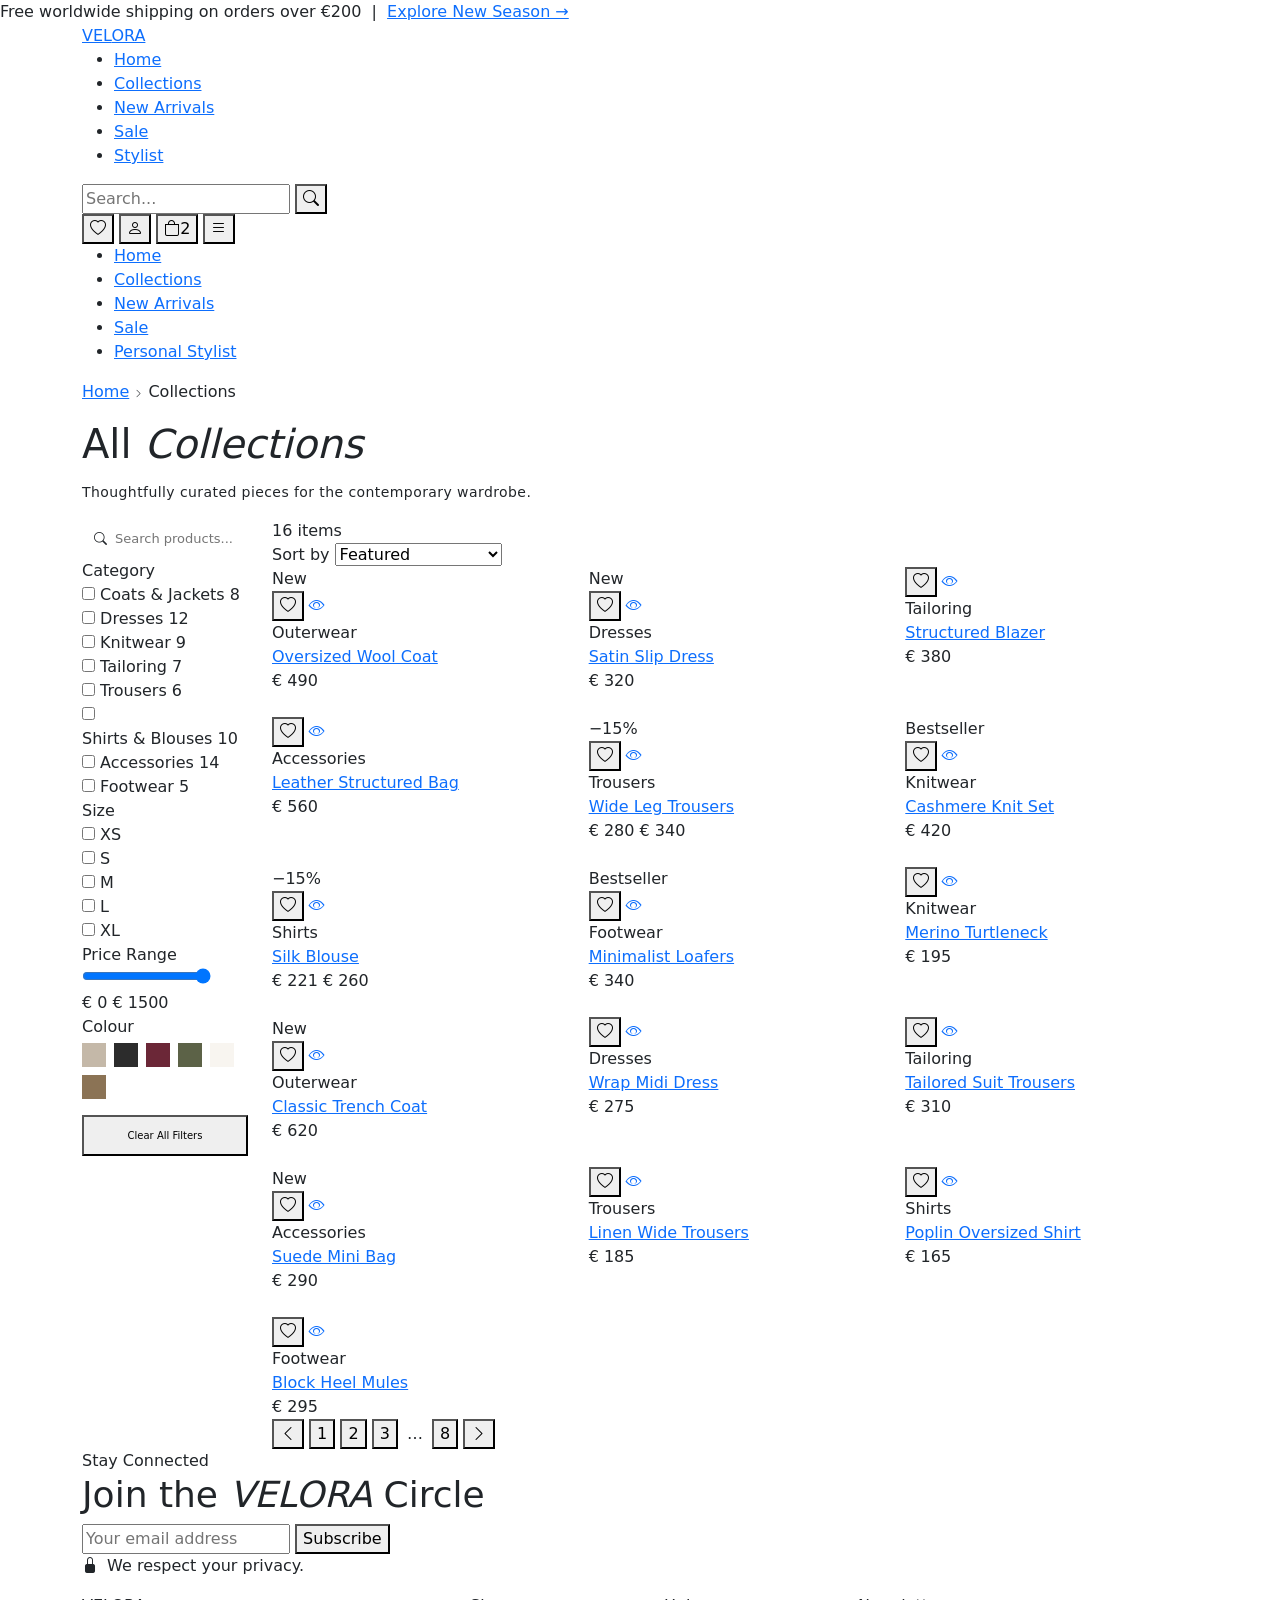
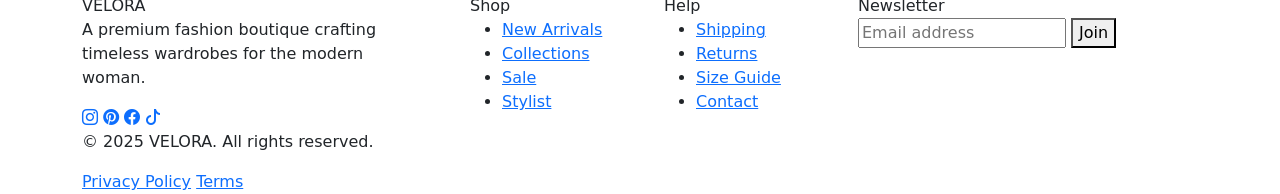
==== catalog.html @ 7f4c6c38 "Rename catalog to catalog.html" ====
<!DOCTYPE html>
<html lang="ru">
<head>
  <meta charset="UTF-8" />
  <meta name="viewport" content="width=device-width, initial-scale=1.0" />
  <title>Collections — VELORA</title>
  <link rel="icon" type="image/svg+xml" href="favicon.svg" />
  <link href="https://cdn.jsdelivr.net/npm/bootstrap@5.3.0/dist/css/bootstrap.min.css" rel="stylesheet" />
  <link href="https://cdn.jsdelivr.net/npm/bootstrap-icons@1.11.0/font/bootstrap-icons.css" rel="stylesheet" />
  <link rel="stylesheet" href="style.css" />
</head>
<body>

<!-- TOP BAR -->
<div class="navbar-top-bar">
  Free worldwide shipping on orders over €200 &nbsp;|&nbsp; <a href="#">Explore New Season →</a>
</div>

<!-- NAVBAR -->
<nav class="velora-navbar">
  <div class="container">
    <div class="navbar-main">
      <a href="index.html" class="velora-logo">VEL<span>O</span>RA</a>
      <ul class="navbar-nav-links">
        <li><a href="index.html">Home</a></li>
        <li><a href="catalog.html" class="active">Collections</a></li>
        <li><a href="catalog.html">New Arrivals</a></li>
        <li><a href="catalog.html">Sale</a></li>
        <li><a href="stylist.html">Stylist</a></li>
      </ul>
      <div class="navbar-actions">
        <form class="navbar-search-form">
          <input type="text" placeholder="Search..." />
          <button type="submit"><i class="bi bi-search"></i></button>
        </form>
        <button class="navbar-icon-btn"><i class="bi bi-heart"></i></button>
        <button class="navbar-icon-btn"><i class="bi bi-person"></i></button>
        <button class="navbar-icon-btn" style="position:relative;"><i class="bi bi-bag"></i><span class="cart-badge">2</span></button>
        <button class="navbar-mobile-toggle" id="mobileMenuToggle"><i class="bi bi-list"></i></button>
      </div>
    </div>
    <div class="mobile-menu" id="mobileMenu">
      <ul>
        <li><a href="index.html">Home</a></li>
        <li><a href="catalog.html">Collections</a></li>
        <li><a href="catalog.html">New Arrivals</a></li>
        <li><a href="catalog.html">Sale</a></li>
        <li><a href="stylist.html">Personal Stylist</a></li>
      </ul>
    </div>
  </div>
</nav>

<!-- PAGE HERO -->
<div class="page-hero">
  <div class="container">
    <div class="velora-breadcrumb justify-content-center mb-3">
      <a href="index.html">Home</a>
      <span class="sep"><i class="bi bi-chevron-right" style="font-size:9px;"></i></span>
      <span class="current">Collections</span>
    </div>
    <h1 class="page-hero-title">All <em>Collections</em></h1>
    <p style="font-size:14px;color:var(--warm-gray);margin-top:14px;letter-spacing:0.03em;">
      Thoughtfully curated pieces for the contemporary wardrobe.
    </p>
  </div>
</div>

<!-- MAIN CONTENT -->
<section class="section-pad-sm">
  <div class="container">
    <div class="row g-4">

      <!-- SIDEBAR FILTERS -->
      <div class="col-lg-3 col-xl-2 d-none d-lg-block">
        <div class="filter-sidebar">

          <!-- Search within catalog -->
          <div class="filter-group">
            <div class="catalog-search-wrap" style="border:1px solid var(--beige);border-radius:4px;background:#fff;padding:0 12px;display:flex;align-items:center;gap:8px;">
              <i class="bi bi-search" style="color:var(--sand);font-size:13px;"></i>
              <input type="text" id="catalogSearchInput" placeholder="Search products..." style="border:none;outline:none;padding:10px 0;font-family:var(--font-body);font-size:13px;color:var(--charcoal);background:transparent;width:100%;" />
            </div>
          </div>

          <div class="filter-group">
            <div class="filter-group-title">Category</div>
            <div class="filter-option">
              <input type="checkbox" id="cat-coats" class="filter-checkbox filter-cat" value="outerwear" />
              <label for="cat-coats">Coats & Jackets <span class="filter-option-count">8</span></label>
            </div>
            <div class="filter-option">
              <input type="checkbox" id="cat-dresses" class="filter-checkbox filter-cat" value="dresses" />
              <label for="cat-dresses">Dresses <span class="filter-option-count">12</span></label>
            </div>
            <div class="filter-option">
              <input type="checkbox" id="cat-knitwear" class="filter-checkbox filter-cat" value="knitwear" />
              <label for="cat-knitwear">Knitwear <span class="filter-option-count">9</span></label>
            </div>
            <div class="filter-option">
              <input type="checkbox" id="cat-tailoring" class="filter-checkbox filter-cat" value="tailoring" />
              <label for="cat-tailoring">Tailoring <span class="filter-option-count">7</span></label>
            </div>
            <div class="filter-option">
              <input type="checkbox" id="cat-trousers" class="filter-checkbox filter-cat" value="trousers" />
              <label for="cat-trousers">Trousers <span class="filter-option-count">6</span></label>
            </div>
            <div class="filter-option">
              <input type="checkbox" id="cat-shirts" class="filter-checkbox filter-cat" value="shirts" />
              <label for="cat-shirts">Shirts & Blouses <span class="filter-option-count">10</span></label>
            </div>
            <div class="filter-option">
              <input type="checkbox" id="cat-accessories" class="filter-checkbox filter-cat" value="accessories" />
              <label for="cat-accessories">Accessories <span class="filter-option-count">14</span></label>
            </div>
            <div class="filter-option">
              <input type="checkbox" id="cat-footwear" class="filter-checkbox filter-cat" value="footwear" />
              <label for="cat-footwear">Footwear <span class="filter-option-count">5</span></label>
            </div>
          </div>

          <div class="filter-group">
            <div class="filter-group-title">Size</div>
            <div class="filter-option">
              <input type="checkbox" id="size-xs" class="filter-checkbox filter-size" value="XS" />
              <label for="size-xs">XS</label>
            </div>
            <div class="filter-option">
              <input type="checkbox" id="size-s" class="filter-checkbox filter-size" value="S" />
              <label for="size-s">S</label>
            </div>
            <div class="filter-option">
              <input type="checkbox" id="size-m" class="filter-checkbox filter-size" value="M" />
              <label for="size-m">M</label>
            </div>
            <div class="filter-option">
              <input type="checkbox" id="size-l" class="filter-checkbox filter-size" value="L" />
              <label for="size-l">L</label>
            </div>
            <div class="filter-option">
              <input type="checkbox" id="size-xl" class="filter-checkbox filter-size" value="XL" />
              <label for="size-xl">XL</label>
            </div>
          </div>

          <div class="filter-group">
            <div class="filter-group-title">Price Range</div>
            <input type="range" class="price-range-slider" min="0" max="1500" value="1500" id="priceRange" />
            <div class="price-range-display">
              <span>€ 0</span>
              <span id="priceRangeVal">€ 1500</span>
            </div>
          </div>

          <div class="filter-group">
            <div class="filter-group-title">Colour</div>
            <div style="display:flex;flex-wrap:wrap;gap:8px;margin-top:4px;">
              <span class="color-swatch" style="background:#C4B8A8;width:24px;height:24px;" title="Camel"></span>
              <span class="color-swatch" style="background:#2C2C2C;width:24px;height:24px;" title="Black"></span>
              <span class="color-swatch" style="background:#6B2737;width:24px;height:24px;" title="Burgundy"></span>
              <span class="color-swatch" style="background:#5C6247;width:24px;height:24px;" title="Olive"></span>
              <span class="color-swatch" style="background:#F8F5F0;width:24px;height:24px;border:1px solid var(--beige);" title="Ivory"></span>
              <span class="color-swatch" style="background:#8B7355;width:24px;height:24px;" title="Cognac"></span>
            </div>
          </div>

          <button class="btn-velora btn-outline-velora w-100 mt-3" onclick="document.querySelectorAll('.filter-checkbox').forEach(c=>c.checked=false);" style="font-size:10px;padding:11px;">
            Clear All Filters
          </button>
        </div>
      </div>

      <!-- PRODUCT GRID -->
      <div class="col-lg-9 col-xl-10">

        <!-- Toolbar -->
        <div class="catalog-toolbar">
          <!-- Mobile search -->
          <div class="catalog-search-wrap d-lg-none">
            <i class="bi bi-search"></i>
            <input type="text" id="catalogSearchInput" placeholder="Search products..." />
          </div>
          <span class="catalog-count"><span id="productsCount">16 items</span></span>
          <div class="catalog-sort ms-auto">
            <span class="sort-label d-none d-md-inline">Sort by</span>
            <select class="sort-select" id="sortSelect">
              <option value="featured">Featured</option>
              <option value="price-asc">Price: Low to High</option>
              <option value="price-desc">Price: High to Low</option>
              <option value="name-asc">Name: A–Z</option>
            </select>
          </div>
        </div>

        <!-- Grid -->
        <div class="row g-4" id="productsGrid">

          <!-- Product 1 -->
          <div class="col-lg-4 col-md-6 product-item-filterable"
               data-name="Oversized Wool Coat" data-category="outerwear" data-price="490" data-sizes="XS,S,M,L,XL">
            <div class="product-card">
              <div class="product-card-image-wrap">
                <div style="width:100%;height:100%;background:linear-gradient(160deg,#d9cfc2,#b8a898);"></div>
                <span class="product-card-badge badge-new">New</span>
                <div class="product-card-actions">
                  <button class="btn-icon wishlist-btn"><i class="bi bi-heart"></i></button>
                  <a href="product.html" class="btn-icon"><i class="bi bi-eye"></i></a>
                </div>
              </div>
              <div class="product-card-body">
                <div class="product-card-category">Outerwear</div>
                <div class="product-card-name"><a href="product.html">Oversized Wool Coat</a></div>
                <div class="product-card-price"><span class="price-current">€ 490</span></div>
              </div>
            </div>
          </div>

          <!-- Product 2 -->
          <div class="col-lg-4 col-md-6 product-item-filterable"
               data-name="Satin Slip Dress" data-category="dresses" data-price="320" data-sizes="XS,S,M,L">
            <div class="product-card">
              <div class="product-card-image-wrap">
                <div style="width:100%;height:100%;background:linear-gradient(160deg,#c4b0a0,#a09080);"></div>
                <span class="product-card-badge badge-new">New</span>
                <div class="product-card-actions">
                  <button class="btn-icon wishlist-btn"><i class="bi bi-heart"></i></button>
                  <a href="product.html" class="btn-icon"><i class="bi bi-eye"></i></a>
                </div>
              </div>
              <div class="product-card-body">
                <div class="product-card-category">Dresses</div>
                <div class="product-card-name"><a href="product.html">Satin Slip Dress</a></div>
                <div class="product-card-price"><span class="price-current">€ 320</span></div>
              </div>
            </div>
          </div>

          <!-- Product 3 -->
          <div class="col-lg-4 col-md-6 product-item-filterable"
               data-name="Structured Blazer" data-category="tailoring" data-price="380" data-sizes="XS,S,M,L,XL">
            <div class="product-card">
              <div class="product-card-image-wrap">
                <div style="width:100%;height:100%;background:linear-gradient(160deg,#b8b0a0,#908878);"></div>
                <div class="product-card-actions">
                  <button class="btn-icon wishlist-btn"><i class="bi bi-heart"></i></button>
                  <a href="product.html" class="btn-icon"><i class="bi bi-eye"></i></a>
                </div>
              </div>
              <div class="product-card-body">
                <div class="product-card-category">Tailoring</div>
                <div class="product-card-name"><a href="product.html">Structured Blazer</a></div>
                <div class="product-card-price"><span class="price-current">€ 380</span></div>
              </div>
            </div>
          </div>

          <!-- Product 4 -->
          <div class="col-lg-4 col-md-6 product-item-filterable"
               data-name="Leather Structured Bag" data-category="accessories" data-price="560" data-sizes="OS">
            <div class="product-card">
              <div class="product-card-image-wrap">
                <div style="width:100%;height:100%;background:linear-gradient(160deg,#a89880,#887860);"></div>
                <div class="product-card-actions">
                  <button class="btn-icon wishlist-btn"><i class="bi bi-heart"></i></button>
                  <a href="product.html" class="btn-icon"><i class="bi bi-eye"></i></a>
                </div>
              </div>
              <div class="product-card-body">
                <div class="product-card-category">Accessories</div>
                <div class="product-card-name"><a href="product.html">Leather Structured Bag</a></div>
                <div class="product-card-price"><span class="price-current">€ 560</span></div>
              </div>
            </div>
          </div>

          <!-- Product 5 -->
          <div class="col-lg-4 col-md-6 product-item-filterable"
               data-name="Wide Leg Trousers" data-category="trousers" data-price="280" data-sizes="XS,S,M,L,XL">
            <div class="product-card">
              <div class="product-card-image-wrap">
                <div style="width:100%;height:100%;background:linear-gradient(160deg,#d0c8b8,#a89880);"></div>
                <span class="product-card-badge badge-sale">−15%</span>
                <div class="product-card-actions">
                  <button class="btn-icon wishlist-btn"><i class="bi bi-heart"></i></button>
                  <a href="product.html" class="btn-icon"><i class="bi bi-eye"></i></a>
                </div>
              </div>
              <div class="product-card-body">
                <div class="product-card-category">Trousers</div>
                <div class="product-card-name"><a href="product.html">Wide Leg Trousers</a></div>
                <div class="product-card-price">
                  <span class="price-current price-sale">€ 280</span>
                  <span class="price-original">€ 340</span>
                </div>
              </div>
            </div>
          </div>

          <!-- Product 6 -->
          <div class="col-lg-4 col-md-6 product-item-filterable"
               data-name="Cashmere Knit Set" data-category="knitwear" data-price="420" data-sizes="XS,S,M,L">
            <div class="product-card">
              <div class="product-card-image-wrap">
                <div style="width:100%;height:100%;background:linear-gradient(160deg,#e0d8c8,#c0b0a0);"></div>
                <span class="product-card-badge badge-bestseller">Bestseller</span>
                <div class="product-card-actions">
                  <button class="btn-icon wishlist-btn"><i class="bi bi-heart"></i></button>
                  <a href="product.html" class="btn-icon"><i class="bi bi-eye"></i></a>
                </div>
              </div>
              <div class="product-card-body">
                <div class="product-card-category">Knitwear</div>
                <div class="product-card-name"><a href="product.html">Cashmere Knit Set</a></div>
                <div class="product-card-price"><span class="price-current">€ 420</span></div>
              </div>
            </div>
          </div>

          <!-- Product 7 -->
          <div class="col-lg-4 col-md-6 product-item-filterable"
               data-name="Silk Blouse" data-category="shirts" data-price="221" data-sizes="XS,S,M,L,XL">
            <div class="product-card">
              <div class="product-card-image-wrap">
                <div style="width:100%;height:100%;background:linear-gradient(160deg,#c8b8a0,#908070);"></div>
                <span class="product-card-badge badge-sale">−15%</span>
                <div class="product-card-actions">
                  <button class="btn-icon wishlist-btn"><i class="bi bi-heart"></i></button>
                  <a href="product.html" class="btn-icon"><i class="bi bi-eye"></i></a>
                </div>
              </div>
              <div class="product-card-body">
                <div class="product-card-category">Shirts</div>
                <div class="product-card-name"><a href="product.html">Silk Blouse</a></div>
                <div class="product-card-price">
                  <span class="price-current price-sale">€ 221</span>
                  <span class="price-original">€ 260</span>
                </div>
              </div>
            </div>
          </div>

          <!-- Product 8 -->
          <div class="col-lg-4 col-md-6 product-item-filterable"
               data-name="Minimalist Loafers" data-category="footwear" data-price="340" data-sizes="36,37,38,39,40,41">
            <div class="product-card">
              <div class="product-card-image-wrap">
                <div style="width:100%;height:100%;background:linear-gradient(160deg,#b8a898,#706050);"></div>
                <span class="product-card-badge badge-bestseller">Bestseller</span>
                <div class="product-card-actions">
                  <button class="btn-icon wishlist-btn"><i class="bi bi-heart"></i></button>
                  <a href="product.html" class="btn-icon"><i class="bi bi-eye"></i></a>
                </div>
              </div>
              <div class="product-card-body">
                <div class="product-card-category">Footwear</div>
                <div class="product-card-name"><a href="product.html">Minimalist Loafers</a></div>
                <div class="product-card-price"><span class="price-current">€ 340</span></div>
              </div>
            </div>
          </div>

          <!-- Product 9 -->
          <div class="col-lg-4 col-md-6 product-item-filterable"
               data-name="Merino Turtleneck" data-category="knitwear" data-price="195" data-sizes="XS,S,M,L,XL">
            <div class="product-card">
              <div class="product-card-image-wrap">
                <div style="width:100%;height:100%;background:linear-gradient(160deg,#c8c0b0,#908880);"></div>
                <div class="product-card-actions">
                  <button class="btn-icon wishlist-btn"><i class="bi bi-heart"></i></button>
                  <a href="product.html" class="btn-icon"><i class="bi bi-eye"></i></a>
                </div>
              </div>
              <div class="product-card-body">
                <div class="product-card-category">Knitwear</div>
                <div class="product-card-name"><a href="product.html">Merino Turtleneck</a></div>
                <div class="product-card-price"><span class="price-current">€ 195</span></div>
              </div>
            </div>
          </div>

          <!-- Product 10 -->
          <div class="col-lg-4 col-md-6 product-item-filterable"
               data-name="Trench Coat" data-category="outerwear" data-price="620" data-sizes="XS,S,M,L">
            <div class="product-card">
              <div class="product-card-image-wrap">
                <div style="width:100%;height:100%;background:linear-gradient(160deg,#c8b890,#9a8860);"></div>
                <span class="product-card-badge badge-new">New</span>
                <div class="product-card-actions">
                  <button class="btn-icon wishlist-btn"><i class="bi bi-heart"></i></button>
                  <a href="product.html" class="btn-icon"><i class="bi bi-eye"></i></a>
                </div>
              </div>
              <div class="product-card-body">
                <div class="product-card-category">Outerwear</div>
                <div class="product-card-name"><a href="product.html">Classic Trench Coat</a></div>
                <div class="product-card-price"><span class="price-current">€ 620</span></div>
              </div>
            </div>
          </div>

          <!-- Product 11 -->
          <div class="col-lg-4 col-md-6 product-item-filterable"
               data-name="Wrap Midi Dress" data-category="dresses" data-price="275" data-sizes="XS,S,M,L,XL">
            <div class="product-card">
              <div class="product-card-image-wrap">
                <div style="width:100%;height:100%;background:linear-gradient(160deg,#6B2737,#3a1520);"></div>
                <div class="product-card-actions">
                  <button class="btn-icon wishlist-btn"><i class="bi bi-heart"></i></button>
                  <a href="product.html" class="btn-icon"><i class="bi bi-eye"></i></a>
                </div>
              </div>
              <div class="product-card-body">
                <div class="product-card-category">Dresses</div>
                <div class="product-card-name"><a href="product.html">Wrap Midi Dress</a></div>
                <div class="product-card-price"><span class="price-current">€ 275</span></div>
              </div>
            </div>
          </div>

          <!-- Product 12 -->
          <div class="col-lg-4 col-md-6 product-item-filterable"
               data-name="Tailored Suit Trousers" data-category="tailoring" data-price="310" data-sizes="XS,S,M,L">
            <div class="product-card">
              <div class="product-card-image-wrap">
                <div style="width:100%;height:100%;background:linear-gradient(160deg,#5C6247,#2a2c20);"></div>
                <div class="product-card-actions">
                  <button class="btn-icon wishlist-btn"><i class="bi bi-heart"></i></button>
                  <a href="product.html" class="btn-icon"><i class="bi bi-eye"></i></a>
                </div>
              </div>
              <div class="product-card-body">
                <div class="product-card-category">Tailoring</div>
                <div class="product-card-name"><a href="product.html">Tailored Suit Trousers</a></div>
                <div class="product-card-price"><span class="price-current">€ 310</span></div>
              </div>
            </div>
          </div>

          <!-- Product 13 -->
          <div class="col-lg-4 col-md-6 product-item-filterable"
               data-name="Suede Mini Bag" data-category="accessories" data-price="290" data-sizes="OS">
            <div class="product-card">
              <div class="product-card-image-wrap">
                <div style="width:100%;height:100%;background:linear-gradient(160deg,#c0a888,#8a7050);"></div>
                <span class="product-card-badge badge-new">New</span>
                <div class="product-card-actions">
                  <button class="btn-icon wishlist-btn"><i class="bi bi-heart"></i></button>
                  <a href="product.html" class="btn-icon"><i class="bi bi-eye"></i></a>
                </div>
              </div>
              <div class="product-card-body">
                <div class="product-card-category">Accessories</div>
                <div class="product-card-name"><a href="product.html">Suede Mini Bag</a></div>
                <div class="product-card-price"><span class="price-current">€ 290</span></div>
              </div>
            </div>
          </div>

          <!-- Product 14 -->
          <div class="col-lg-4 col-md-6 product-item-filterable"
               data-name="Linen Wide Trousers" data-category="trousers" data-price="185" data-sizes="XS,S,M,L,XL">
            <div class="product-card">
              <div class="product-card-image-wrap">
                <div style="width:100%;height:100%;background:linear-gradient(160deg,#e8e0d0,#c8c0b0);"></div>
                <div class="product-card-actions">
                  <button class="btn-icon wishlist-btn"><i class="bi bi-heart"></i></button>
                  <a href="product.html" class="btn-icon"><i class="bi bi-eye"></i></a>
                </div>
              </div>
              <div class="product-card-body">
                <div class="product-card-category">Trousers</div>
                <div class="product-card-name"><a href="product.html">Linen Wide Trousers</a></div>
                <div class="product-card-price"><span class="price-current">€ 185</span></div>
              </div>
            </div>
          </div>

          <!-- Product 15 -->
          <div class="col-lg-4 col-md-6 product-item-filterable"
               data-name="Poplin Shirt" data-category="shirts" data-price="165" data-sizes="XS,S,M,L,XL">
            <div class="product-card">
              <div class="product-card-image-wrap">
                <div style="width:100%;height:100%;background:linear-gradient(160deg,#f0ece4,#d8d0c0);"></div>
                <div class="product-card-actions">
                  <button class="btn-icon wishlist-btn"><i class="bi bi-heart"></i></button>
                  <a href="product.html" class="btn-icon"><i class="bi bi-eye"></i></a>
                </div>
              </div>
              <div class="product-card-body">
                <div class="product-card-category">Shirts</div>
                <div class="product-card-name"><a href="product.html">Poplin Oversized Shirt</a></div>
                <div class="product-card-price"><span class="price-current">€ 165</span></div>
              </div>
            </div>
          </div>

          <!-- Product 16 -->
          <div class="col-lg-4 col-md-6 product-item-filterable"
               data-name="Block Heel Mules" data-category="footwear" data-price="295" data-sizes="36,37,38,39,40">
            <div class="product-card">
              <div class="product-card-image-wrap">
                <div style="width:100%;height:100%;background:linear-gradient(160deg,#d0b898,#a08060);"></div>
                <div class="product-card-actions">
                  <button class="btn-icon wishlist-btn"><i class="bi bi-heart"></i></button>
                  <a href="product.html" class="btn-icon"><i class="bi bi-eye"></i></a>
                </div>
              </div>
              <div class="product-card-body">
                <div class="product-card-category">Footwear</div>
                <div class="product-card-name"><a href="product.html">Block Heel Mules</a></div>
                <div class="product-card-price"><span class="price-current">€ 295</span></div>
              </div>
            </div>
          </div>

        </div><!-- /row -->

        <!-- PAGINATION -->
        <div class="velora-pagination">
          <button class="page-btn prev-btn"><i class="bi bi-chevron-left"></i></button>
          <button class="page-btn active">1</button>
          <button class="page-btn">2</button>
          <button class="page-btn">3</button>
          <span style="color:var(--sand);padding:0 4px;">…</span>
          <button class="page-btn">8</button>
          <button class="page-btn next-btn"><i class="bi bi-chevron-right"></i></button>
        </div>

      </div><!-- /col -->
    </div><!-- /row -->
  </div>
</section>

<!-- NEWSLETTER -->
<section class="newsletter-section">
  <div class="container">
    <div class="newsletter-inner fade-up">
      <div class="section-eyebrow">Stay Connected</div>
      <h2 class="section-title" style="font-size:36px;">Join the <em>VELORA</em> Circle</h2>
      <form class="newsletter-form newsletter-form-js" novalidate>
        <input type="email" placeholder="Your email address" required />
        <button type="submit">Subscribe</button>
      </form>
      <p class="newsletter-micro"><i class="bi bi-lock-fill me-1"></i> We respect your privacy.</p>
    </div>
  </div>
</section>

<!-- FOOTER -->
<footer class="velora-footer">
  <div class="container">
    <div class="row g-5">
      <div class="col-lg-4 col-md-6">
        <span class="footer-logo">VELORA</span>
        <p class="footer-tagline">A premium fashion boutique crafting timeless wardrobes for the modern woman.</p>
        <div class="footer-social">
          <a href="#"><i class="bi bi-instagram"></i></a>
          <a href="#"><i class="bi bi-pinterest"></i></a>
          <a href="#"><i class="bi bi-facebook"></i></a>
          <a href="#"><i class="bi bi-tiktok"></i></a>
        </div>
      </div>
      <div class="col-lg-2 col-md-3 col-6">
        <div class="footer-heading">Shop</div>
        <ul class="footer-links">
          <li><a href="catalog.html">New Arrivals</a></li>
          <li><a href="catalog.html">Collections</a></li>
          <li><a href="catalog.html">Sale</a></li>
          <li><a href="stylist.html">Stylist</a></li>
        </ul>
      </div>
      <div class="col-lg-2 col-md-3 col-6">
        <div class="footer-heading">Help</div>
        <ul class="footer-links">
          <li><a href="#">Shipping</a></li>
          <li><a href="#">Returns</a></li>
          <li><a href="#">Size Guide</a></li>
          <li><a href="#">Contact</a></li>
        </ul>
      </div>
      <div class="col-lg-4 col-md-6">
        <div class="footer-heading">Newsletter</div>
        <form class="footer-newsletter-input newsletter-form-js" novalidate>
          <input type="email" placeholder="Email address" required />
          <button type="submit">Join</button>
        </form>
      </div>
    </div>
    <div class="footer-bottom">
      <p>© 2025 VELORA. All rights reserved.</p>
      <div class="footer-bottom-links">
        <a href="#">Privacy Policy</a>
        <a href="#">Terms</a>
      </div>
    </div>
  </div>
</footer>

<script src="https://cdn.jsdelivr.net/npm/bootstrap@5.3.0/dist/js/bootstrap.bundle.min.js"></script>
<script src="script.js"></script>
<script>
  // Price range display
  const pr = document.getElementById('priceRange');
  const prv = document.getElementById('priceRangeVal');
  if (pr && prv) {
    pr.addEventListener('input', () => { prv.textContent = '€ ' + pr.value; });
  }
</script>
</body>
</html>
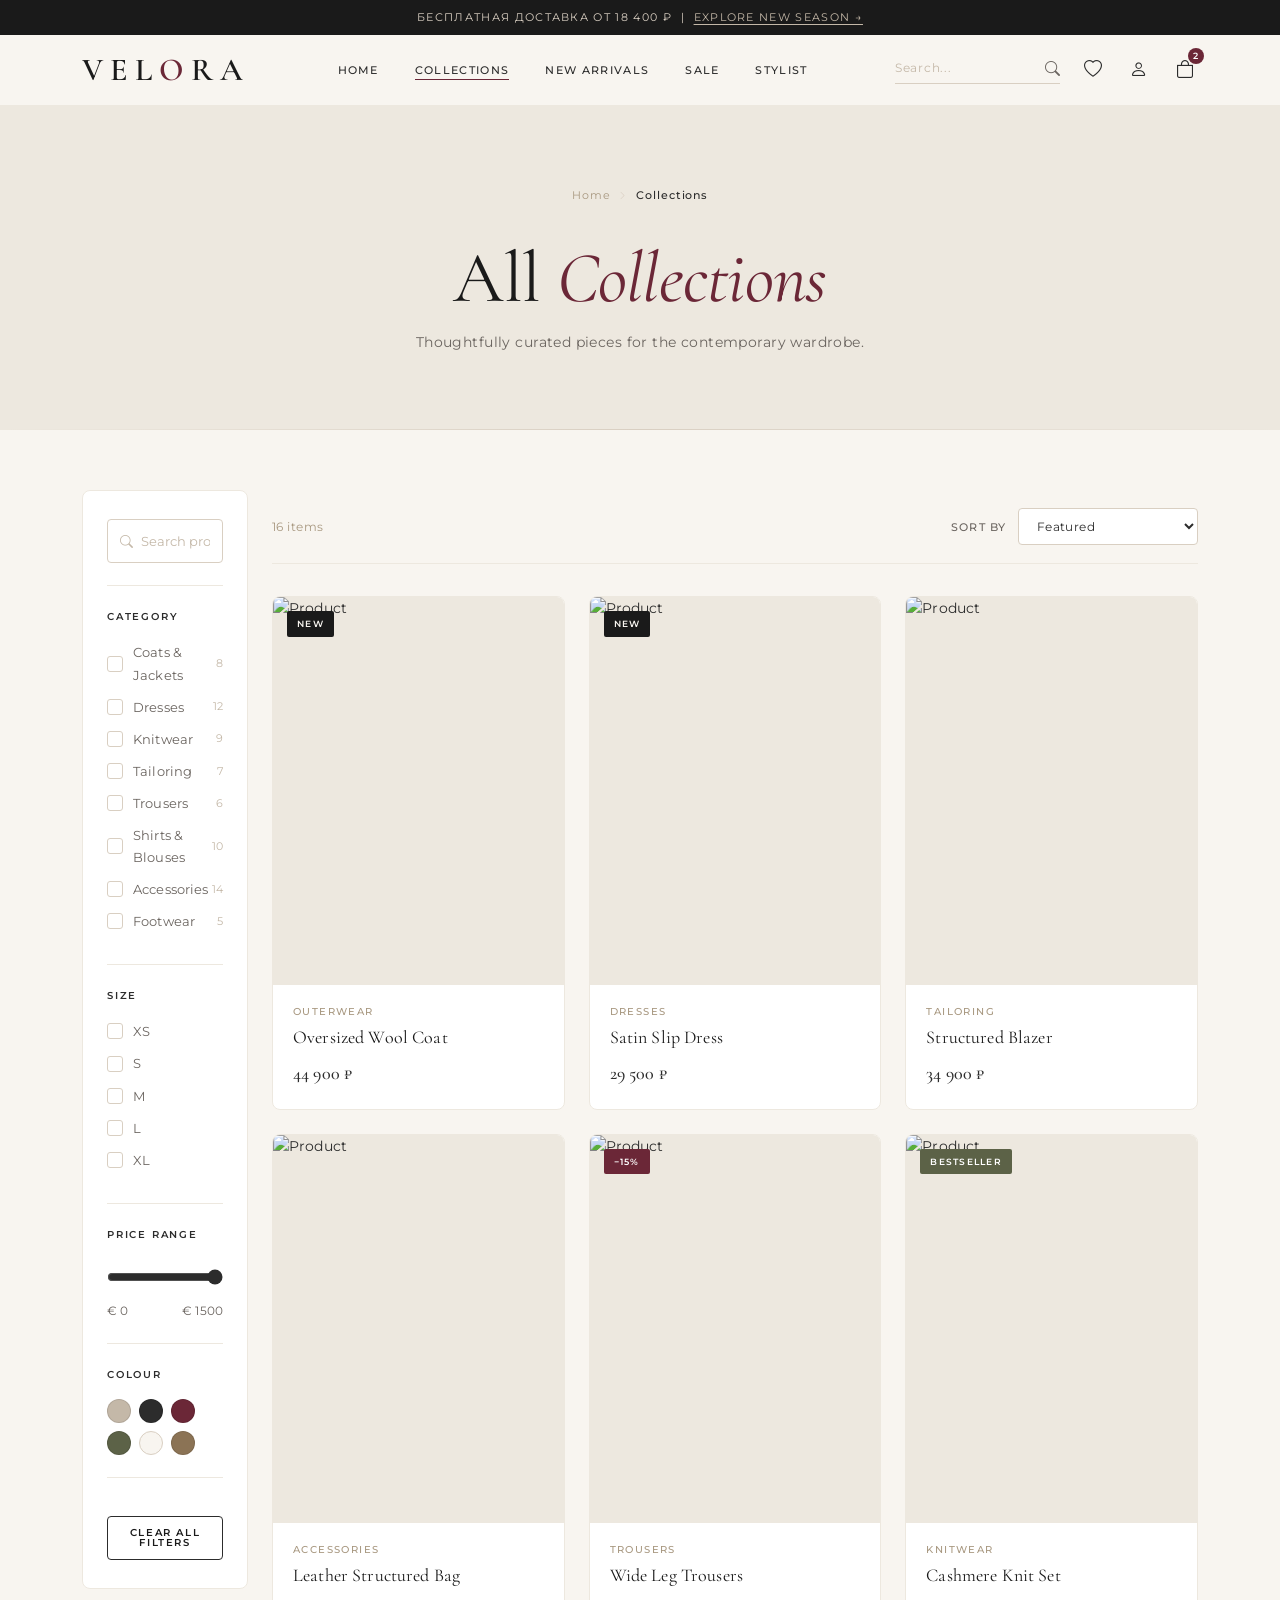
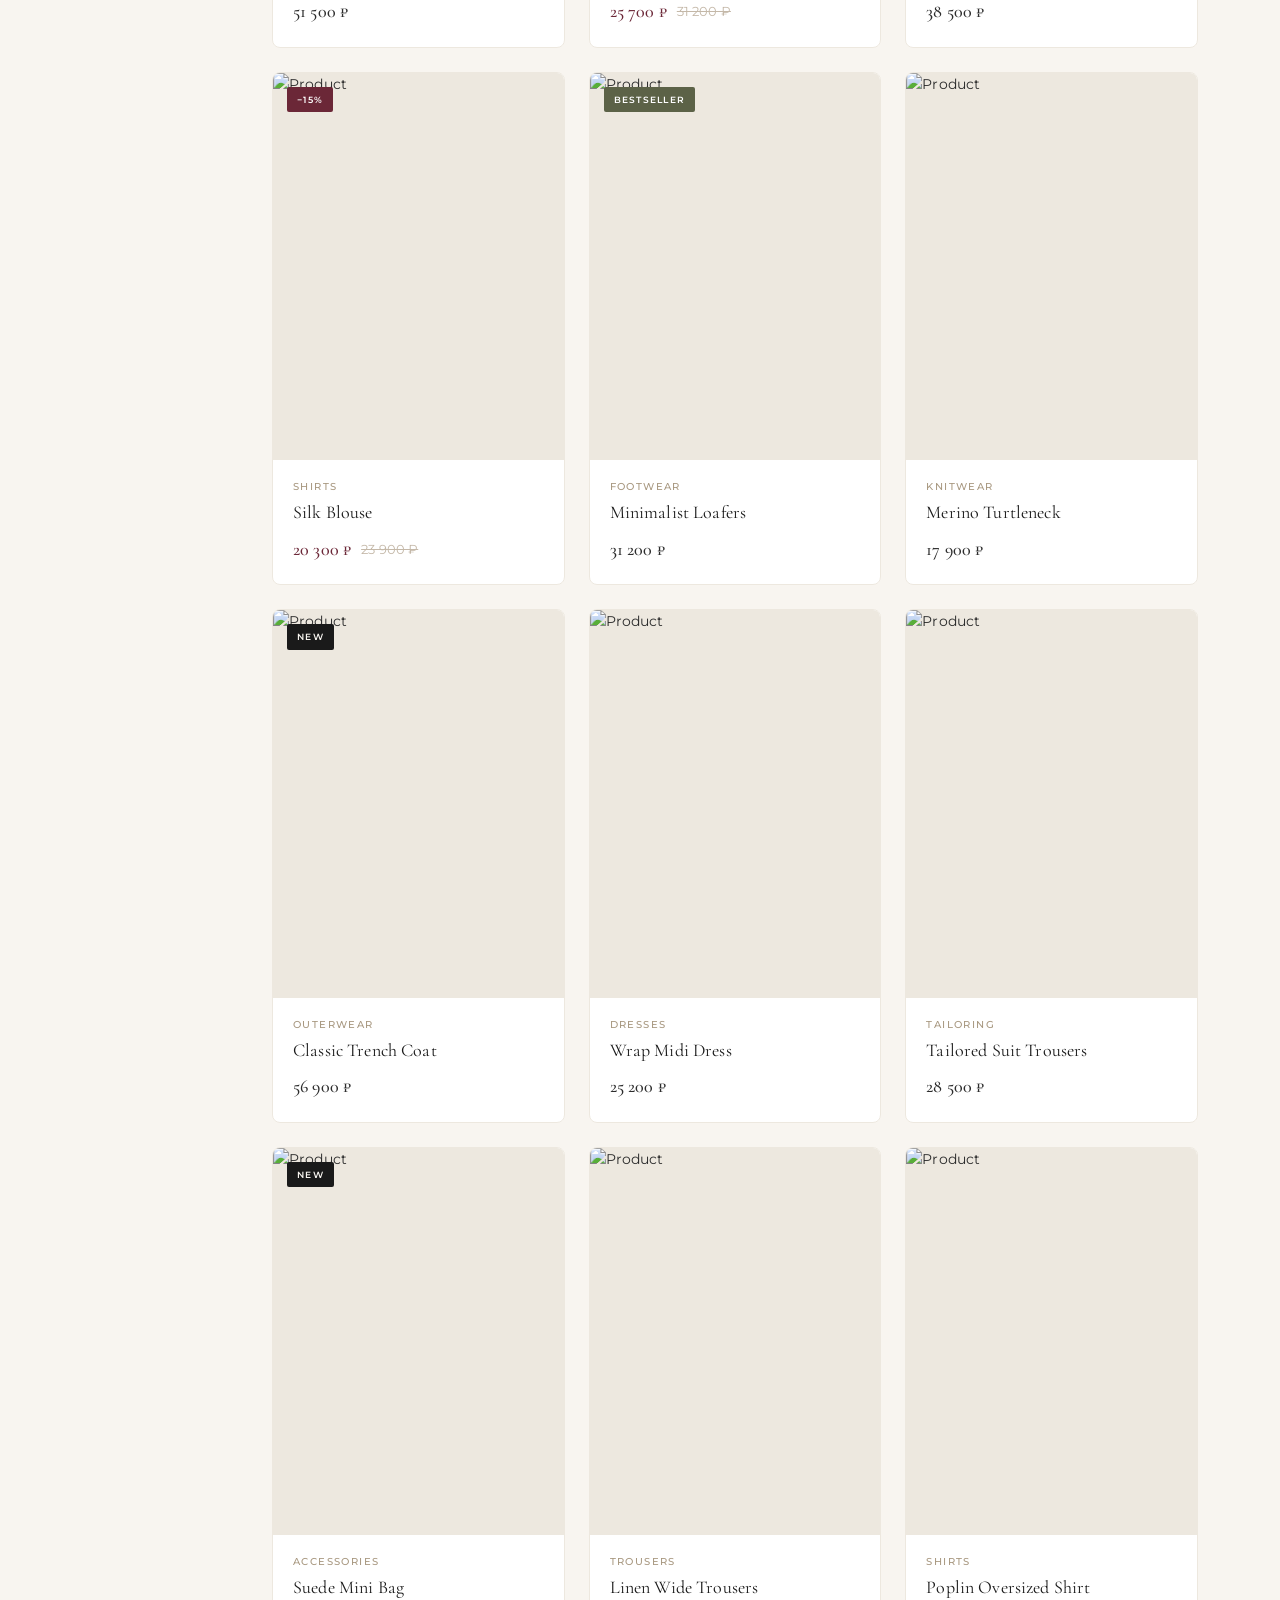
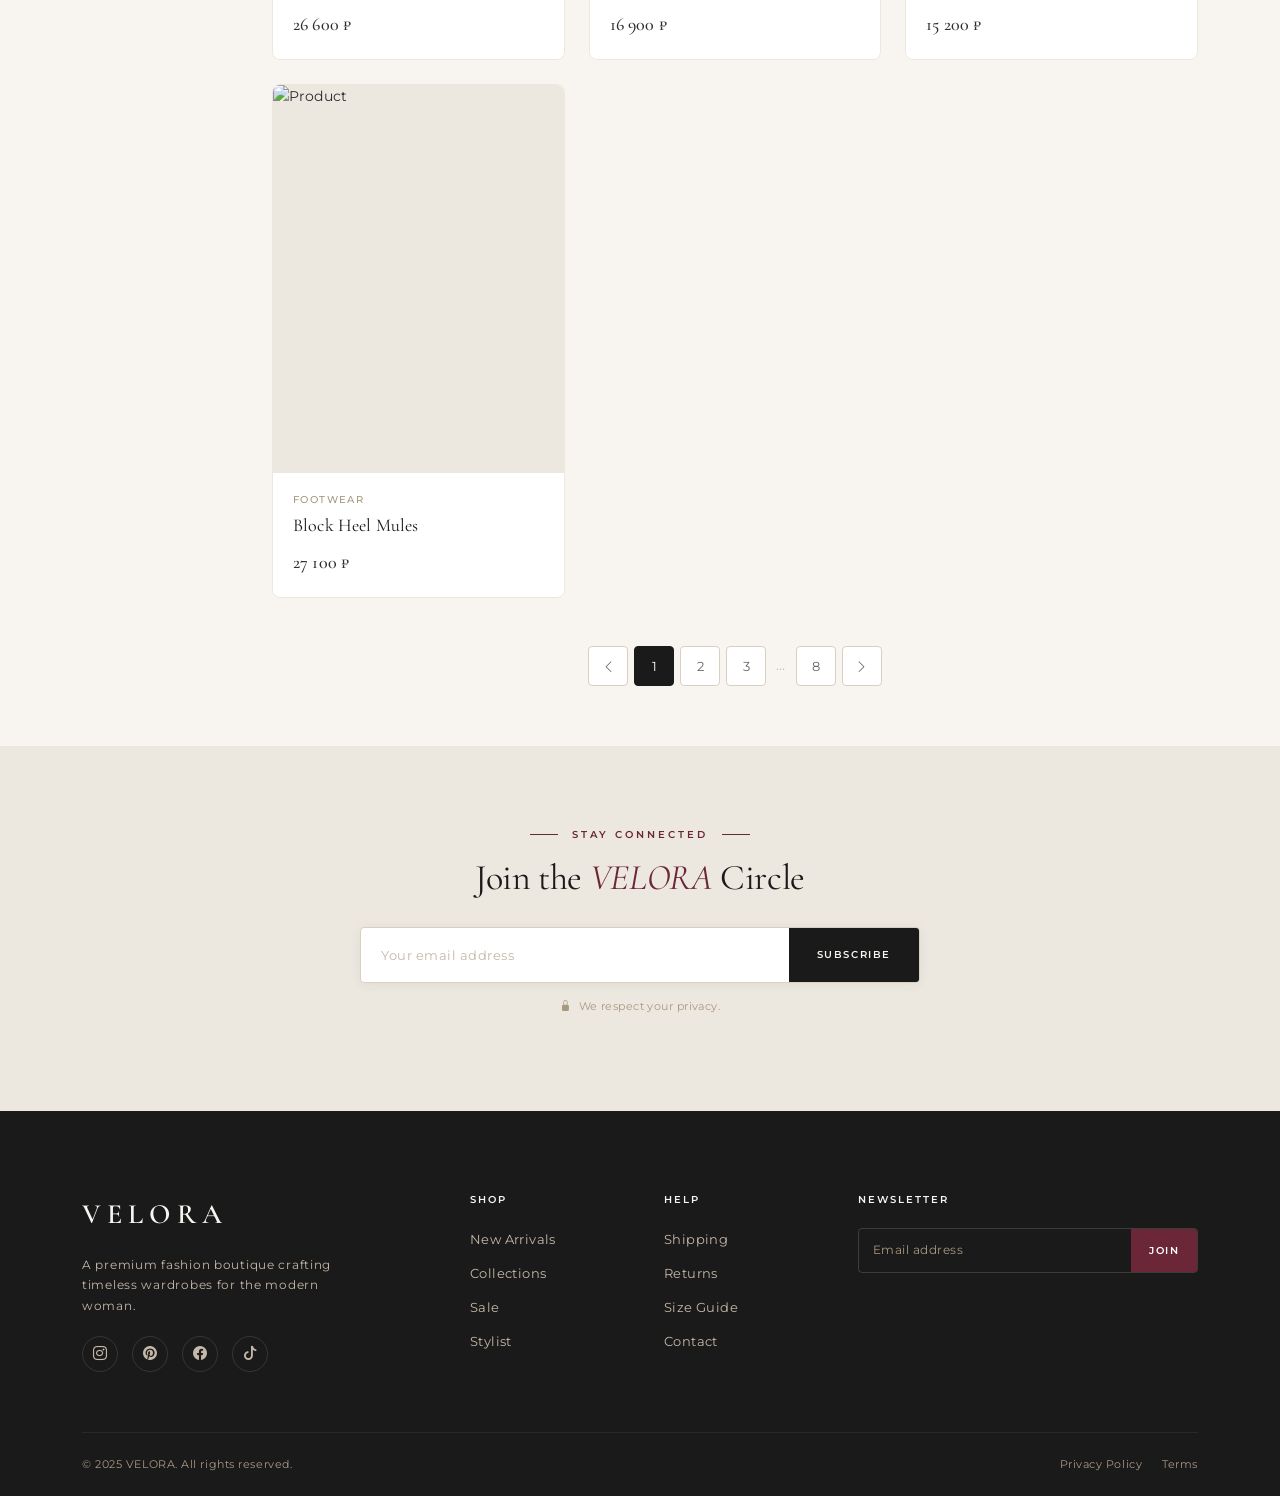
==== commit c5be72e3: "Add files via upload" ====
--- a/catalog.html
+++ b/catalog.html
@@ -13,7 +13,7 @@
 
 <!-- TOP BAR -->
 <div class="navbar-top-bar">
-  Free worldwide shipping on orders over €200 &nbsp;|&nbsp; <a href="#">Explore New Season →</a>
+  Бесплатная доставка от 18 400 ₽ &nbsp;|&nbsp; <a href="#">Explore New Season →</a>
 </div>
 
 <!-- NAVBAR -->
@@ -199,8 +199,8 @@
           <div class="col-lg-4 col-md-6 product-item-filterable"
                data-name="Oversized Wool Coat" data-category="outerwear" data-price="490" data-sizes="XS,S,M,L,XL">
             <div class="product-card">
-              <div class="product-card-image-wrap">
-                <div style="width:100%;height:100%;background:linear-gradient(160deg,#d9cfc2,#b8a898);"></div>
+              <div class="product-card-image-wrap" style="position:relative;">
+                <img src="https://images.unsplash.com/photo-1591047139829-d91aecb6caea?w=500&q=80&auto=format&fit=crop" alt="Product" style="width:100%;height:100%;object-fit:cover;position:absolute;inset:0;" />
                 <span class="product-card-badge badge-new">New</span>
                 <div class="product-card-actions">
                   <button class="btn-icon wishlist-btn"><i class="bi bi-heart"></i></button>
@@ -210,7 +210,7 @@
               <div class="product-card-body">
                 <div class="product-card-category">Outerwear</div>
                 <div class="product-card-name"><a href="product.html">Oversized Wool Coat</a></div>
-                <div class="product-card-price"><span class="price-current">€ 490</span></div>
+                <div class="product-card-price"><span class="price-current">44 900 ₽</span></div>
               </div>
             </div>
           </div>
@@ -219,8 +219,8 @@
           <div class="col-lg-4 col-md-6 product-item-filterable"
                data-name="Satin Slip Dress" data-category="dresses" data-price="320" data-sizes="XS,S,M,L">
             <div class="product-card">
-              <div class="product-card-image-wrap">
-                <div style="width:100%;height:100%;background:linear-gradient(160deg,#c4b0a0,#a09080);"></div>
+              <div class="product-card-image-wrap" style="position:relative;">
+                <img src="https://images.unsplash.com/photo-1496747611176-843222e1e57c?w=500&q=80&auto=format&fit=crop" alt="Product" style="width:100%;height:100%;object-fit:cover;position:absolute;inset:0;" />
                 <span class="product-card-badge badge-new">New</span>
                 <div class="product-card-actions">
                   <button class="btn-icon wishlist-btn"><i class="bi bi-heart"></i></button>
@@ -230,7 +230,7 @@
               <div class="product-card-body">
                 <div class="product-card-category">Dresses</div>
                 <div class="product-card-name"><a href="product.html">Satin Slip Dress</a></div>
-                <div class="product-card-price"><span class="price-current">€ 320</span></div>
+                <div class="product-card-price"><span class="price-current">29 500 ₽</span></div>
               </div>
             </div>
           </div>
@@ -239,8 +239,8 @@
           <div class="col-lg-4 col-md-6 product-item-filterable"
                data-name="Structured Blazer" data-category="tailoring" data-price="380" data-sizes="XS,S,M,L,XL">
             <div class="product-card">
-              <div class="product-card-image-wrap">
-                <div style="width:100%;height:100%;background:linear-gradient(160deg,#b8b0a0,#908878);"></div>
+              <div class="product-card-image-wrap" style="position:relative;">
+                <img src="https://images.unsplash.com/photo-1555069519-127aadedf1ee?w=500&q=80&auto=format&fit=crop" alt="Product" style="width:100%;height:100%;object-fit:cover;position:absolute;inset:0;" />
                 <div class="product-card-actions">
                   <button class="btn-icon wishlist-btn"><i class="bi bi-heart"></i></button>
                   <a href="product.html" class="btn-icon"><i class="bi bi-eye"></i></a>
@@ -249,7 +249,7 @@
               <div class="product-card-body">
                 <div class="product-card-category">Tailoring</div>
                 <div class="product-card-name"><a href="product.html">Structured Blazer</a></div>
-                <div class="product-card-price"><span class="price-current">€ 380</span></div>
+                <div class="product-card-price"><span class="price-current">34 900 ₽</span></div>
               </div>
             </div>
           </div>
@@ -258,8 +258,8 @@
           <div class="col-lg-4 col-md-6 product-item-filterable"
                data-name="Leather Structured Bag" data-category="accessories" data-price="560" data-sizes="OS">
             <div class="product-card">
-              <div class="product-card-image-wrap">
-                <div style="width:100%;height:100%;background:linear-gradient(160deg,#a89880,#887860);"></div>
+              <div class="product-card-image-wrap" style="position:relative;">
+                <img src="https://images.unsplash.com/photo-1548036328-c9fa89d128fa?w=500&q=80&auto=format&fit=crop" alt="Product" style="width:100%;height:100%;object-fit:cover;position:absolute;inset:0;" />
                 <div class="product-card-actions">
                   <button class="btn-icon wishlist-btn"><i class="bi bi-heart"></i></button>
                   <a href="product.html" class="btn-icon"><i class="bi bi-eye"></i></a>
@@ -268,7 +268,7 @@
               <div class="product-card-body">
                 <div class="product-card-category">Accessories</div>
                 <div class="product-card-name"><a href="product.html">Leather Structured Bag</a></div>
-                <div class="product-card-price"><span class="price-current">€ 560</span></div>
+                <div class="product-card-price"><span class="price-current">51 500 ₽</span></div>
               </div>
             </div>
           </div>
@@ -277,8 +277,8 @@
           <div class="col-lg-4 col-md-6 product-item-filterable"
                data-name="Wide Leg Trousers" data-category="trousers" data-price="280" data-sizes="XS,S,M,L,XL">
             <div class="product-card">
-              <div class="product-card-image-wrap">
-                <div style="width:100%;height:100%;background:linear-gradient(160deg,#d0c8b8,#a89880);"></div>
+              <div class="product-card-image-wrap" style="position:relative;">
+                <img src="https://images.unsplash.com/photo-1594938298603-c8148c4b4f8c?w=500&q=80&auto=format&fit=crop" alt="Product" style="width:100%;height:100%;object-fit:cover;position:absolute;inset:0;" />
                 <span class="product-card-badge badge-sale">−15%</span>
                 <div class="product-card-actions">
                   <button class="btn-icon wishlist-btn"><i class="bi bi-heart"></i></button>
@@ -289,8 +289,8 @@
                 <div class="product-card-category">Trousers</div>
                 <div class="product-card-name"><a href="product.html">Wide Leg Trousers</a></div>
                 <div class="product-card-price">
-                  <span class="price-current price-sale">€ 280</span>
-                  <span class="price-original">€ 340</span>
+                  <span class="price-current price-sale">25 700 ₽</span>
+                  <span class="price-original">31 200 ₽</span>
                 </div>
               </div>
             </div>
@@ -300,8 +300,8 @@
           <div class="col-lg-4 col-md-6 product-item-filterable"
                data-name="Cashmere Knit Set" data-category="knitwear" data-price="420" data-sizes="XS,S,M,L">
             <div class="product-card">
-              <div class="product-card-image-wrap">
-                <div style="width:100%;height:100%;background:linear-gradient(160deg,#e0d8c8,#c0b0a0);"></div>
+              <div class="product-card-image-wrap" style="position:relative;">
+                <img src="https://images.unsplash.com/photo-1576566588028-4147f3842f27?w=500&q=80&auto=format&fit=crop" alt="Product" style="width:100%;height:100%;object-fit:cover;position:absolute;inset:0;" />
                 <span class="product-card-badge badge-bestseller">Bestseller</span>
                 <div class="product-card-actions">
                   <button class="btn-icon wishlist-btn"><i class="bi bi-heart"></i></button>
@@ -311,7 +311,7 @@
               <div class="product-card-body">
                 <div class="product-card-category">Knitwear</div>
                 <div class="product-card-name"><a href="product.html">Cashmere Knit Set</a></div>
-                <div class="product-card-price"><span class="price-current">€ 420</span></div>
+                <div class="product-card-price"><span class="price-current">38 500 ₽</span></div>
               </div>
             </div>
           </div>
@@ -320,8 +320,8 @@
           <div class="col-lg-4 col-md-6 product-item-filterable"
                data-name="Silk Blouse" data-category="shirts" data-price="221" data-sizes="XS,S,M,L,XL">
             <div class="product-card">
-              <div class="product-card-image-wrap">
-                <div style="width:100%;height:100%;background:linear-gradient(160deg,#c8b8a0,#908070);"></div>
+              <div class="product-card-image-wrap" style="position:relative;">
+                <img src="https://images.unsplash.com/photo-1434389677669-e08b4cac3105?w=500&q=80&auto=format&fit=crop" alt="Product" style="width:100%;height:100%;object-fit:cover;position:absolute;inset:0;" />
                 <span class="product-card-badge badge-sale">−15%</span>
                 <div class="product-card-actions">
                   <button class="btn-icon wishlist-btn"><i class="bi bi-heart"></i></button>
@@ -332,8 +332,8 @@
                 <div class="product-card-category">Shirts</div>
                 <div class="product-card-name"><a href="product.html">Silk Blouse</a></div>
                 <div class="product-card-price">
-                  <span class="price-current price-sale">€ 221</span>
-                  <span class="price-original">€ 260</span>
+                  <span class="price-current price-sale">20 300 ₽</span>
+                  <span class="price-original">23 900 ₽</span>
                 </div>
               </div>
             </div>
@@ -343,8 +343,8 @@
           <div class="col-lg-4 col-md-6 product-item-filterable"
                data-name="Minimalist Loafers" data-category="footwear" data-price="340" data-sizes="36,37,38,39,40,41">
             <div class="product-card">
-              <div class="product-card-image-wrap">
-                <div style="width:100%;height:100%;background:linear-gradient(160deg,#b8a898,#706050);"></div>
+              <div class="product-card-image-wrap" style="position:relative;">
+                <img src="https://images.unsplash.com/photo-1543163521-1bf539c55dd2?w=500&q=80&auto=format&fit=crop" alt="Product" style="width:100%;height:100%;object-fit:cover;position:absolute;inset:0;" />
                 <span class="product-card-badge badge-bestseller">Bestseller</span>
                 <div class="product-card-actions">
                   <button class="btn-icon wishlist-btn"><i class="bi bi-heart"></i></button>
@@ -354,7 +354,7 @@
               <div class="product-card-body">
                 <div class="product-card-category">Footwear</div>
                 <div class="product-card-name"><a href="product.html">Minimalist Loafers</a></div>
-                <div class="product-card-price"><span class="price-current">€ 340</span></div>
+                <div class="product-card-price"><span class="price-current">31 200 ₽</span></div>
               </div>
             </div>
           </div>
@@ -363,8 +363,8 @@
           <div class="col-lg-4 col-md-6 product-item-filterable"
                data-name="Merino Turtleneck" data-category="knitwear" data-price="195" data-sizes="XS,S,M,L,XL">
             <div class="product-card">
-              <div class="product-card-image-wrap">
-                <div style="width:100%;height:100%;background:linear-gradient(160deg,#c8c0b0,#908880);"></div>
+              <div class="product-card-image-wrap" style="position:relative;">
+                <img src="https://images.unsplash.com/photo-1521572163474-6864f9cf17ab?w=500&q=80&auto=format&fit=crop" alt="Product" style="width:100%;height:100%;object-fit:cover;position:absolute;inset:0;" />
                 <div class="product-card-actions">
                   <button class="btn-icon wishlist-btn"><i class="bi bi-heart"></i></button>
                   <a href="product.html" class="btn-icon"><i class="bi bi-eye"></i></a>
@@ -373,7 +373,7 @@
               <div class="product-card-body">
                 <div class="product-card-category">Knitwear</div>
                 <div class="product-card-name"><a href="product.html">Merino Turtleneck</a></div>
-                <div class="product-card-price"><span class="price-current">€ 195</span></div>
+                <div class="product-card-price"><span class="price-current">17 900 ₽</span></div>
               </div>
             </div>
           </div>
@@ -382,8 +382,8 @@
           <div class="col-lg-4 col-md-6 product-item-filterable"
                data-name="Trench Coat" data-category="outerwear" data-price="620" data-sizes="XS,S,M,L">
             <div class="product-card">
-              <div class="product-card-image-wrap">
-                <div style="width:100%;height:100%;background:linear-gradient(160deg,#c8b890,#9a8860);"></div>
+              <div class="product-card-image-wrap" style="position:relative;">
+                <img src="https://images.unsplash.com/photo-1539109136881-3be0616acf4b?w=500&q=80&auto=format&fit=crop" alt="Product" style="width:100%;height:100%;object-fit:cover;position:absolute;inset:0;" />
                 <span class="product-card-badge badge-new">New</span>
                 <div class="product-card-actions">
                   <button class="btn-icon wishlist-btn"><i class="bi bi-heart"></i></button>
@@ -393,7 +393,7 @@
               <div class="product-card-body">
                 <div class="product-card-category">Outerwear</div>
                 <div class="product-card-name"><a href="product.html">Classic Trench Coat</a></div>
-                <div class="product-card-price"><span class="price-current">€ 620</span></div>
+                <div class="product-card-price"><span class="price-current">56 900 ₽</span></div>
               </div>
             </div>
           </div>
@@ -402,8 +402,8 @@
           <div class="col-lg-4 col-md-6 product-item-filterable"
                data-name="Wrap Midi Dress" data-category="dresses" data-price="275" data-sizes="XS,S,M,L,XL">
             <div class="product-card">
-              <div class="product-card-image-wrap">
-                <div style="width:100%;height:100%;background:linear-gradient(160deg,#6B2737,#3a1520);"></div>
+              <div class="product-card-image-wrap" style="position:relative;">
+                <img src="https://images.unsplash.com/photo-1529139574466-a303027c1d8b?w=500&q=80&auto=format&fit=crop" alt="Product" style="width:100%;height:100%;object-fit:cover;position:absolute;inset:0;" />
                 <div class="product-card-actions">
                   <button class="btn-icon wishlist-btn"><i class="bi bi-heart"></i></button>
                   <a href="product.html" class="btn-icon"><i class="bi bi-eye"></i></a>
@@ -412,7 +412,7 @@
               <div class="product-card-body">
                 <div class="product-card-category">Dresses</div>
                 <div class="product-card-name"><a href="product.html">Wrap Midi Dress</a></div>
-                <div class="product-card-price"><span class="price-current">€ 275</span></div>
+                <div class="product-card-price"><span class="price-current">25 200 ₽</span></div>
               </div>
             </div>
           </div>
@@ -421,8 +421,8 @@
           <div class="col-lg-4 col-md-6 product-item-filterable"
                data-name="Tailored Suit Trousers" data-category="tailoring" data-price="310" data-sizes="XS,S,M,L">
             <div class="product-card">
-              <div class="product-card-image-wrap">
-                <div style="width:100%;height:100%;background:linear-gradient(160deg,#5C6247,#2a2c20);"></div>
+              <div class="product-card-image-wrap" style="position:relative;">
+                <img src="https://images.unsplash.com/photo-1594938298603-c8148c4b4f8c?w=500&q=80&auto=format&fit=crop" alt="Product" style="width:100%;height:100%;object-fit:cover;position:absolute;inset:0;" />
                 <div class="product-card-actions">
                   <button class="btn-icon wishlist-btn"><i class="bi bi-heart"></i></button>
                   <a href="product.html" class="btn-icon"><i class="bi bi-eye"></i></a>
@@ -431,7 +431,7 @@
               <div class="product-card-body">
                 <div class="product-card-category">Tailoring</div>
                 <div class="product-card-name"><a href="product.html">Tailored Suit Trousers</a></div>
-                <div class="product-card-price"><span class="price-current">€ 310</span></div>
+                <div class="product-card-price"><span class="price-current">28 500 ₽</span></div>
               </div>
             </div>
           </div>
@@ -440,8 +440,8 @@
           <div class="col-lg-4 col-md-6 product-item-filterable"
                data-name="Suede Mini Bag" data-category="accessories" data-price="290" data-sizes="OS">
             <div class="product-card">
-              <div class="product-card-image-wrap">
-                <div style="width:100%;height:100%;background:linear-gradient(160deg,#c0a888,#8a7050);"></div>
+              <div class="product-card-image-wrap" style="position:relative;">
+                <img src="https://images.unsplash.com/photo-1553062407-98eeb64c6a62?w=500&q=80&auto=format&fit=crop" alt="Product" style="width:100%;height:100%;object-fit:cover;position:absolute;inset:0;" />
                 <span class="product-card-badge badge-new">New</span>
                 <div class="product-card-actions">
                   <button class="btn-icon wishlist-btn"><i class="bi bi-heart"></i></button>
@@ -451,7 +451,7 @@
               <div class="product-card-body">
                 <div class="product-card-category">Accessories</div>
                 <div class="product-card-name"><a href="product.html">Suede Mini Bag</a></div>
-                <div class="product-card-price"><span class="price-current">€ 290</span></div>
+                <div class="product-card-price"><span class="price-current">26 600 ₽</span></div>
               </div>
             </div>
           </div>
@@ -460,8 +460,8 @@
           <div class="col-lg-4 col-md-6 product-item-filterable"
                data-name="Linen Wide Trousers" data-category="trousers" data-price="185" data-sizes="XS,S,M,L,XL">
             <div class="product-card">
-              <div class="product-card-image-wrap">
-                <div style="width:100%;height:100%;background:linear-gradient(160deg,#e8e0d0,#c8c0b0);"></div>
+              <div class="product-card-image-wrap" style="position:relative;">
+                <img src="https://images.unsplash.com/photo-1509631179647-0177331693ae?w=500&q=80&auto=format&fit=crop" alt="Product" style="width:100%;height:100%;object-fit:cover;position:absolute;inset:0;" />
                 <div class="product-card-actions">
                   <button class="btn-icon wishlist-btn"><i class="bi bi-heart"></i></button>
                   <a href="product.html" class="btn-icon"><i class="bi bi-eye"></i></a>
@@ -470,7 +470,7 @@
               <div class="product-card-body">
                 <div class="product-card-category">Trousers</div>
                 <div class="product-card-name"><a href="product.html">Linen Wide Trousers</a></div>
-                <div class="product-card-price"><span class="price-current">€ 185</span></div>
+                <div class="product-card-price"><span class="price-current">16 900 ₽</span></div>
               </div>
             </div>
           </div>
@@ -479,8 +479,8 @@
           <div class="col-lg-4 col-md-6 product-item-filterable"
                data-name="Poplin Shirt" data-category="shirts" data-price="165" data-sizes="XS,S,M,L,XL">
             <div class="product-card">
-              <div class="product-card-image-wrap">
-                <div style="width:100%;height:100%;background:linear-gradient(160deg,#f0ece4,#d8d0c0);"></div>
+              <div class="product-card-image-wrap" style="position:relative;">
+                <img src="https://images.unsplash.com/photo-1485462537746-965f33f7f6a7?w=500&q=80&auto=format&fit=crop" alt="Product" style="width:100%;height:100%;object-fit:cover;position:absolute;inset:0;" />
                 <div class="product-card-actions">
                   <button class="btn-icon wishlist-btn"><i class="bi bi-heart"></i></button>
                   <a href="product.html" class="btn-icon"><i class="bi bi-eye"></i></a>
@@ -489,7 +489,7 @@
               <div class="product-card-body">
                 <div class="product-card-category">Shirts</div>
                 <div class="product-card-name"><a href="product.html">Poplin Oversized Shirt</a></div>
-                <div class="product-card-price"><span class="price-current">€ 165</span></div>
+                <div class="product-card-price"><span class="price-current">15 200 ₽</span></div>
               </div>
             </div>
           </div>
@@ -498,8 +498,8 @@
           <div class="col-lg-4 col-md-6 product-item-filterable"
                data-name="Block Heel Mules" data-category="footwear" data-price="295" data-sizes="36,37,38,39,40">
             <div class="product-card">
-              <div class="product-card-image-wrap">
-                <div style="width:100%;height:100%;background:linear-gradient(160deg,#d0b898,#a08060);"></div>
+              <div class="product-card-image-wrap" style="position:relative;">
+                <img src="https://images.unsplash.com/photo-1515347619252-60a4bf4fff4f?w=500&q=80&auto=format&fit=crop" alt="Product" style="width:100%;height:100%;object-fit:cover;position:absolute;inset:0;" />
                 <div class="product-card-actions">
                   <button class="btn-icon wishlist-btn"><i class="bi bi-heart"></i></button>
                   <a href="product.html" class="btn-icon"><i class="bi bi-eye"></i></a>
@@ -508,7 +508,7 @@
               <div class="product-card-body">
                 <div class="product-card-category">Footwear</div>
                 <div class="product-card-name"><a href="product.html">Block Heel Mules</a></div>
-                <div class="product-card-price"><span class="price-current">€ 295</span></div>
+                <div class="product-card-price"><span class="price-current">27 100 ₽</span></div>
               </div>
             </div>
           </div>
--- a/style.css
+++ b/style.css
@@ -0,0 +1,1838 @@
+/* =============================================
+   VELORA — Premium Fashion Brand CSS
+   ============================================= */
+
+@import url('https://fonts.googleapis.com/css2?family=Cormorant+Garamond:ital,wght@0,300;0,400;0,500;0,600;1,300;1,400;1,500&family=Montserrat:wght@300;400;500;600;700&family=Playfair+Display:ital,wght@0,400;0,500;1,400&display=swap');
+
+/* ---- CSS Variables ---- */
+:root {
+  --ivory: #F8F5F0;
+  --cream: #EDE8DF;
+  --beige: #D9CFC2;
+  --sand: #C4B8A8;
+  --taupe: #A89880;
+  --charcoal: #2C2C2C;
+  --deep-black: #1A1A1A;
+  --warm-gray: #6B6560;
+  --burgundy: #6B2737;
+  --burgundy-light: #8B3A4D;
+  --olive: #5C6247;
+  --white: #FFFFFF;
+
+  --font-display: 'Cormorant Garamond', serif;
+  --font-editorial: 'Playfair Display', serif;
+  --font-body: 'Montserrat', sans-serif;
+
+  --shadow-sm: 0 2px 12px rgba(44,44,44,0.06);
+  --shadow-md: 0 8px 32px rgba(44,44,44,0.10);
+  --shadow-lg: 0 20px 60px rgba(44,44,44,0.14);
+  --radius-sm: 4px;
+  --radius-md: 8px;
+  --radius-lg: 16px;
+
+  --transition: all 0.35s cubic-bezier(0.4,0,0.2,1);
+  --transition-fast: all 0.18s ease;
+}
+
+/* ---- Base ---- */
+*, *::before, *::after { box-sizing: border-box; }
+
+html { scroll-behavior: smooth; }
+
+body {
+  font-family: var(--font-body);
+  background-color: var(--ivory);
+  color: var(--charcoal);
+  font-size: 14px;
+  font-weight: 400;
+  line-height: 1.7;
+  letter-spacing: 0.01em;
+  -webkit-font-smoothing: antialiased;
+}
+
+h1, h2, h3, h4, h5 {
+  font-family: var(--font-display);
+  font-weight: 400;
+  line-height: 1.15;
+  letter-spacing: -0.01em;
+  color: var(--deep-black);
+}
+
+p { color: var(--warm-gray); }
+
+a {
+  color: inherit;
+  text-decoration: none;
+  transition: var(--transition-fast);
+}
+
+img { max-width: 100%; display: block; }
+
+/* ---- Utility ---- */
+.font-display { font-family: var(--font-display); }
+.font-editorial { font-family: var(--font-editorial); }
+.text-burgundy { color: var(--burgundy) !important; }
+.text-taupe { color: var(--taupe) !important; }
+.text-charcoal { color: var(--charcoal) !important; }
+.bg-ivory { background-color: var(--ivory) !important; }
+.bg-cream { background-color: var(--cream) !important; }
+.bg-charcoal { background-color: var(--charcoal) !important; }
+.bg-deep-black { background-color: var(--deep-black) !important; }
+.tracking-widest { letter-spacing: 0.18em; }
+.tracking-wide { letter-spacing: 0.08em; }
+.section-pad { padding: 100px 0; }
+.section-pad-sm { padding: 60px 0; }
+
+/* ---- Scrollbar ---- */
+::-webkit-scrollbar { width: 5px; }
+::-webkit-scrollbar-track { background: var(--cream); }
+::-webkit-scrollbar-thumb { background: var(--sand); border-radius: 3px; }
+
+/* =============================================
+   HEADER / NAVBAR
+   ============================================= */
+.velora-navbar {
+  background: var(--ivory);
+  border-bottom: 1px solid var(--cream);
+  padding: 0;
+  position: sticky;
+  top: 0;
+  z-index: 1000;
+  transition: var(--transition);
+}
+
+.velora-navbar.scrolled {
+  box-shadow: var(--shadow-sm);
+}
+
+.navbar-top-bar {
+  background: var(--deep-black);
+  color: var(--beige);
+  font-size: 11px;
+  letter-spacing: 0.12em;
+  text-transform: uppercase;
+  padding: 8px 0;
+  text-align: center;
+}
+
+.navbar-top-bar a {
+  color: var(--sand);
+  text-decoration: underline;
+  text-underline-offset: 3px;
+}
+
+.navbar-main {
+  display: flex;
+  align-items: center;
+  justify-content: space-between;
+  padding: 18px 0;
+}
+
+.velora-logo {
+  font-family: var(--font-display);
+  font-size: 32px;
+  font-weight: 600;
+  letter-spacing: 0.22em;
+  text-transform: uppercase;
+  color: var(--deep-black);
+  text-decoration: none;
+  line-height: 1;
+}
+
+.velora-logo span {
+  color: var(--burgundy);
+}
+
+.navbar-nav-links {
+  display: flex;
+  align-items: center;
+  gap: 36px;
+  list-style: none;
+  margin: 0;
+  padding: 0;
+}
+
+.navbar-nav-links a {
+  font-size: 11px;
+  font-weight: 500;
+  letter-spacing: 0.12em;
+  text-transform: uppercase;
+  color: var(--charcoal);
+  position: relative;
+  padding-bottom: 3px;
+}
+
+.navbar-nav-links a::after {
+  content: '';
+  position: absolute;
+  bottom: 0; left: 0;
+  width: 0; height: 1px;
+  background: var(--burgundy);
+  transition: width 0.3s ease;
+}
+
+.navbar-nav-links a:hover::after,
+.navbar-nav-links a.active::after { width: 100%; }
+
+.navbar-nav-links a:hover { color: var(--deep-black); }
+
+.navbar-actions {
+  display: flex;
+  align-items: center;
+  gap: 20px;
+}
+
+.navbar-search-form {
+  display: flex;
+  align-items: center;
+  border-bottom: 1px solid var(--beige);
+  padding-bottom: 2px;
+}
+
+.navbar-search-form input {
+  border: none;
+  background: transparent;
+  font-family: var(--font-body);
+  font-size: 12px;
+  letter-spacing: 0.06em;
+  color: var(--charcoal);
+  outline: none;
+  width: 150px;
+  padding: 0 6px 0 0;
+}
+
+.navbar-search-form input::placeholder { color: var(--sand); }
+.navbar-search-form button {
+  background: none;
+  border: none;
+  color: var(--warm-gray);
+  cursor: pointer;
+  padding: 0;
+  font-size: 15px;
+  transition: color 0.2s;
+}
+.navbar-search-form button:hover { color: var(--deep-black); }
+
+.navbar-icon-btn {
+  background: none;
+  border: none;
+  color: var(--charcoal);
+  font-size: 18px;
+  cursor: pointer;
+  padding: 2px 4px;
+  position: relative;
+  transition: var(--transition-fast);
+}
+.navbar-icon-btn:hover { color: var(--burgundy); }
+
+.cart-badge {
+  position: absolute;
+  top: -5px; right: -6px;
+  background: var(--burgundy);
+  color: #fff;
+  font-size: 9px;
+  font-family: var(--font-body);
+  font-weight: 600;
+  width: 16px; height: 16px;
+  border-radius: 50%;
+  display: flex; align-items: center; justify-content: center;
+  letter-spacing: 0;
+}
+
+.navbar-mobile-toggle {
+  display: none;
+  background: none;
+  border: none;
+  font-size: 22px;
+  color: var(--charcoal);
+  cursor: pointer;
+}
+
+.mobile-menu {
+  display: none;
+  background: var(--ivory);
+  border-top: 1px solid var(--cream);
+  padding: 24px 0;
+}
+.mobile-menu.open { display: block; }
+.mobile-menu ul {
+  list-style: none;
+  margin: 0; padding: 0;
+}
+.mobile-menu ul li {
+  border-bottom: 1px solid var(--cream);
+}
+.mobile-menu ul li a {
+  display: block;
+  padding: 13px 0;
+  font-size: 12px;
+  font-weight: 500;
+  letter-spacing: 0.12em;
+  text-transform: uppercase;
+  color: var(--charcoal);
+}
+
+/* =============================================
+   FOOTER
+   ============================================= */
+.velora-footer {
+  background: var(--deep-black);
+  color: var(--beige);
+  padding: 80px 0 0;
+}
+
+.footer-logo {
+  font-family: var(--font-display);
+  font-size: 28px;
+  font-weight: 600;
+  letter-spacing: 0.22em;
+  text-transform: uppercase;
+  color: var(--ivory);
+  margin-bottom: 16px;
+  display: block;
+}
+
+.footer-tagline {
+  font-size: 12px;
+  letter-spacing: 0.06em;
+  color: var(--sand);
+  line-height: 1.7;
+  max-width: 260px;
+}
+
+.footer-heading {
+  font-family: var(--font-body);
+  font-size: 10px;
+  font-weight: 600;
+  letter-spacing: 0.2em;
+  text-transform: uppercase;
+  color: var(--ivory);
+  margin-bottom: 20px;
+}
+
+.footer-links {
+  list-style: none;
+  padding: 0; margin: 0;
+}
+
+.footer-links li { margin-bottom: 10px; }
+
+.footer-links a {
+  font-size: 13px;
+  color: var(--sand);
+  letter-spacing: 0.03em;
+  transition: var(--transition-fast);
+}
+
+.footer-links a:hover { color: var(--ivory); padding-left: 4px; }
+
+.footer-social {
+  display: flex;
+  gap: 14px;
+  margin-top: 20px;
+}
+
+.footer-social a {
+  width: 36px; height: 36px;
+  border: 1px solid rgba(255,255,255,0.12);
+  border-radius: 50%;
+  display: flex;
+  align-items: center;
+  justify-content: center;
+  color: var(--sand);
+  font-size: 14px;
+  transition: var(--transition);
+}
+
+.footer-social a:hover {
+  background: var(--burgundy);
+  border-color: var(--burgundy);
+  color: #fff;
+}
+
+.footer-newsletter-input {
+  display: flex;
+  border: 1px solid rgba(255,255,255,0.15);
+  border-radius: var(--radius-sm);
+  overflow: hidden;
+  margin-top: 12px;
+}
+
+.footer-newsletter-input input {
+  flex: 1;
+  background: transparent;
+  border: none;
+  padding: 11px 14px;
+  font-family: var(--font-body);
+  font-size: 12px;
+  color: var(--ivory);
+  letter-spacing: 0.04em;
+  outline: none;
+}
+
+.footer-newsletter-input input::placeholder { color: var(--taupe); }
+
+.footer-newsletter-input button {
+  background: var(--burgundy);
+  border: none;
+  color: #fff;
+  padding: 11px 18px;
+  font-family: var(--font-body);
+  font-size: 10px;
+  font-weight: 600;
+  letter-spacing: 0.14em;
+  text-transform: uppercase;
+  cursor: pointer;
+  transition: background 0.2s;
+}
+
+.footer-newsletter-input button:hover { background: var(--burgundy-light); }
+
+.footer-bottom {
+  border-top: 1px solid rgba(255,255,255,0.07);
+  margin-top: 60px;
+  padding: 22px 0;
+  display: flex;
+  align-items: center;
+  justify-content: space-between;
+  flex-wrap: wrap;
+  gap: 12px;
+}
+
+.footer-bottom p {
+  font-size: 11px;
+  color: var(--taupe);
+  margin: 0;
+  letter-spacing: 0.05em;
+}
+
+.footer-bottom-links {
+  display: flex;
+  gap: 20px;
+}
+
+.footer-bottom-links a {
+  font-size: 11px;
+  color: var(--taupe);
+  letter-spacing: 0.05em;
+  transition: var(--transition-fast);
+}
+
+.footer-bottom-links a:hover { color: var(--sand); }
+
+/* =============================================
+   BUTTONS
+   ============================================= */
+.btn-velora {
+  display: inline-block;
+  font-family: var(--font-body);
+  font-size: 11px;
+  font-weight: 600;
+  letter-spacing: 0.16em;
+  text-transform: uppercase;
+  padding: 14px 36px;
+  border-radius: var(--radius-sm);
+  cursor: pointer;
+  transition: var(--transition);
+  border: 1px solid transparent;
+  text-decoration: none;
+  line-height: 1;
+}
+
+.btn-primary-velora {
+  background: var(--deep-black);
+  color: var(--ivory);
+  border-color: var(--deep-black);
+}
+
+.btn-primary-velora:hover {
+  background: var(--burgundy);
+  border-color: var(--burgundy);
+  color: #fff;
+  transform: translateY(-1px);
+  box-shadow: 0 6px 20px rgba(107,39,55,0.25);
+}
+
+.btn-outline-velora {
+  background: transparent;
+  color: var(--deep-black);
+  border-color: var(--charcoal);
+}
+
+.btn-outline-velora:hover {
+  background: var(--deep-black);
+  color: var(--ivory);
+  transform: translateY(-1px);
+}
+
+.btn-outline-light {
+  background: transparent;
+  color: var(--ivory);
+  border-color: rgba(255,255,255,0.5);
+}
+
+.btn-outline-light:hover {
+  background: var(--ivory);
+  color: var(--deep-black);
+  border-color: var(--ivory);
+}
+
+.btn-burgundy {
+  background: var(--burgundy);
+  color: #fff;
+  border-color: var(--burgundy);
+}
+
+.btn-burgundy:hover {
+  background: var(--burgundy-light);
+  border-color: var(--burgundy-light);
+  transform: translateY(-1px);
+  box-shadow: 0 6px 20px rgba(107,39,55,0.3);
+}
+
+.btn-ghost {
+  background: transparent;
+  color: var(--warm-gray);
+  border-color: transparent;
+  padding: 10px 0;
+  letter-spacing: 0.08em;
+}
+
+.btn-ghost:hover {
+  color: var(--deep-black);
+}
+
+.btn-icon {
+  width: 44px; height: 44px;
+  border-radius: 50%;
+  display: flex;
+  align-items: center;
+  justify-content: center;
+  border: 1px solid var(--beige);
+  background: #fff;
+  color: var(--charcoal);
+  font-size: 16px;
+  cursor: pointer;
+  transition: var(--transition);
+  padding: 0;
+}
+
+.btn-icon:hover {
+  background: var(--deep-black);
+  color: #fff;
+  border-color: var(--deep-black);
+}
+
+/* =============================================
+   HERO SECTION
+   ============================================= */
+.hero-section {
+  position: relative;
+  min-height: 94vh;
+  display: flex;
+  align-items: center;
+  overflow: hidden;
+  background: var(--cream);
+}
+
+.hero-bg-image {
+  position: absolute;
+  inset: 0;
+  width: 100%; height: 100%;
+  object-fit: cover;
+  object-position: center top;
+  opacity: 0.42;
+}
+
+.hero-overlay {
+  position: absolute;
+  inset: 0;
+  background: linear-gradient(120deg, rgba(248,245,240,0.92) 0%, rgba(237,232,223,0.7) 50%, rgba(237,232,223,0.3) 100%);
+}
+
+.hero-content {
+  position: relative;
+  z-index: 2;
+  max-width: 680px;
+}
+
+.hero-eyebrow {
+  font-family: var(--font-body);
+  font-size: 10px;
+  font-weight: 600;
+  letter-spacing: 0.3em;
+  text-transform: uppercase;
+  color: var(--burgundy);
+  margin-bottom: 20px;
+  display: flex;
+  align-items: center;
+  gap: 12px;
+}
+
+.hero-eyebrow::before {
+  content: '';
+  display: block;
+  width: 32px;
+  height: 1px;
+  background: var(--burgundy);
+}
+
+.hero-title {
+  font-family: var(--font-display);
+  font-size: clamp(56px, 8vw, 96px);
+  font-weight: 400;
+  line-height: 1.03;
+  letter-spacing: -0.02em;
+  color: var(--deep-black);
+  margin-bottom: 28px;
+}
+
+.hero-title em {
+  font-style: italic;
+  color: var(--burgundy);
+}
+
+.hero-subtitle {
+  font-size: 14px;
+  font-weight: 300;
+  color: var(--warm-gray);
+  letter-spacing: 0.04em;
+  line-height: 1.85;
+  max-width: 460px;
+  margin-bottom: 44px;
+}
+
+.hero-actions {
+  display: flex;
+  align-items: center;
+  gap: 24px;
+  flex-wrap: wrap;
+}
+
+.hero-scroll-hint {
+  position: absolute;
+  bottom: 40px;
+  left: 50%;
+  transform: translateX(-50%);
+  display: flex;
+  flex-direction: column;
+  align-items: center;
+  gap: 8px;
+  font-size: 10px;
+  letter-spacing: 0.14em;
+  text-transform: uppercase;
+  color: var(--taupe);
+  animation: scrollPulse 2.2s ease-in-out infinite;
+}
+
+.hero-scroll-hint .scroll-line {
+  width: 1px; height: 44px;
+  background: linear-gradient(to bottom, var(--sand), transparent);
+}
+
+@keyframes scrollPulse {
+  0%, 100% { opacity: 0.6; transform: translateX(-50%) translateY(0); }
+  50% { opacity: 1; transform: translateX(-50%) translateY(6px); }
+}
+
+/* =============================================
+   CATEGORY CARDS
+   ============================================= */
+.category-card {
+  position: relative;
+  overflow: hidden;
+  border-radius: var(--radius-md);
+  cursor: pointer;
+  background: var(--cream);
+}
+
+.category-card-img {
+  width: 100%;
+  aspect-ratio: 3/4;
+  object-fit: cover;
+  transition: transform 0.7s cubic-bezier(0.25, 0.46, 0.45, 0.94);
+  display: block;
+}
+
+.category-card:hover .category-card-img {
+  transform: scale(1.06);
+}
+
+.category-card-overlay {
+  position: absolute;
+  inset: 0;
+  background: linear-gradient(to top, rgba(26,26,26,0.65) 0%, transparent 55%);
+  display: flex;
+  flex-direction: column;
+  justify-content: flex-end;
+  padding: 28px 24px;
+}
+
+.category-card-label {
+  font-family: var(--font-body);
+  font-size: 9px;
+  font-weight: 600;
+  letter-spacing: 0.22em;
+  text-transform: uppercase;
+  color: rgba(255,255,255,0.65);
+  margin-bottom: 6px;
+}
+
+.category-card-title {
+  font-family: var(--font-display);
+  font-size: 26px;
+  font-weight: 400;
+  color: #fff;
+  line-height: 1.1;
+  margin-bottom: 14px;
+}
+
+.category-card-cta {
+  font-family: var(--font-body);
+  font-size: 10px;
+  font-weight: 600;
+  letter-spacing: 0.14em;
+  text-transform: uppercase;
+  color: var(--ivory);
+  display: flex;
+  align-items: center;
+  gap: 8px;
+  transition: gap 0.3s;
+}
+
+.category-card:hover .category-card-cta { gap: 14px; }
+
+/* =============================================
+   PRODUCT CARDS
+   ============================================= */
+.product-card {
+  background: #fff;
+  border-radius: var(--radius-md);
+  overflow: hidden;
+  transition: var(--transition);
+  position: relative;
+  border: 1px solid var(--cream);
+}
+
+.product-card:hover {
+  box-shadow: var(--shadow-md);
+  transform: translateY(-4px);
+}
+
+.product-card-image-wrap {
+  position: relative;
+  overflow: hidden;
+  aspect-ratio: 3/4;
+  background: var(--cream);
+}
+
+.product-card-image-wrap img {
+  width: 100%; height: 100%;
+  object-fit: cover;
+  transition: transform 0.6s cubic-bezier(0.25, 0.46, 0.45, 0.94);
+}
+
+.product-card:hover .product-card-image-wrap img {
+  transform: scale(1.04);
+}
+
+.product-card-badge {
+  position: absolute;
+  top: 14px; left: 14px;
+  font-family: var(--font-body);
+  font-size: 9px;
+  font-weight: 600;
+  letter-spacing: 0.14em;
+  text-transform: uppercase;
+  padding: 5px 10px;
+  border-radius: 2px;
+}
+
+.badge-new { background: var(--deep-black); color: var(--ivory); }
+.badge-sale { background: var(--burgundy); color: #fff; }
+.badge-bestseller { background: var(--olive); color: #fff; }
+
+.product-card-actions {
+  position: absolute;
+  top: 14px; right: 14px;
+  display: flex;
+  flex-direction: column;
+  gap: 8px;
+  opacity: 0;
+  transform: translateX(12px);
+  transition: all 0.3s ease;
+}
+
+.product-card:hover .product-card-actions {
+  opacity: 1;
+  transform: translateX(0);
+}
+
+.product-card-body {
+  padding: 18px 20px 20px;
+}
+
+.product-card-category {
+  font-size: 10px;
+  font-weight: 500;
+  letter-spacing: 0.14em;
+  text-transform: uppercase;
+  color: var(--taupe);
+  margin-bottom: 6px;
+}
+
+.product-card-name {
+  font-family: var(--font-display);
+  font-size: 18px;
+  font-weight: 400;
+  color: var(--deep-black);
+  line-height: 1.25;
+  margin-bottom: 10px;
+}
+
+.product-card-name a { color: inherit; }
+.product-card-name a:hover { color: var(--burgundy); }
+
+.product-card-price {
+  display: flex;
+  align-items: center;
+  gap: 10px;
+}
+
+.price-current {
+  font-family: var(--font-display);
+  font-size: 18px;
+  font-weight: 500;
+  color: var(--charcoal);
+}
+
+.price-original {
+  font-size: 13px;
+  color: var(--sand);
+  text-decoration: line-through;
+}
+
+.price-sale { color: var(--burgundy); }
+
+.product-card-colors {
+  display: flex;
+  gap: 6px;
+  margin-top: 10px;
+}
+
+.color-swatch {
+  width: 16px; height: 16px;
+  border-radius: 50%;
+  border: 1px solid rgba(0,0,0,0.1);
+  cursor: pointer;
+  transition: transform 0.2s;
+}
+
+.color-swatch:hover { transform: scale(1.2); }
+.color-swatch.active { box-shadow: 0 0 0 2px #fff, 0 0 0 3px var(--charcoal); }
+
+/* =============================================
+   SECTION HEADINGS
+   ============================================= */
+.section-heading {
+  text-align: center;
+  margin-bottom: 60px;
+}
+
+.section-eyebrow {
+  font-size: 10px;
+  font-weight: 600;
+  letter-spacing: 0.3em;
+  text-transform: uppercase;
+  color: var(--burgundy);
+  margin-bottom: 14px;
+  display: flex;
+  align-items: center;
+  justify-content: center;
+  gap: 14px;
+}
+
+.section-eyebrow::before,
+.section-eyebrow::after {
+  content: '';
+  display: block;
+  width: 28px;
+  height: 1px;
+  background: var(--burgundy);
+}
+
+.section-title {
+  font-family: var(--font-display);
+  font-size: clamp(36px, 5vw, 60px);
+  font-weight: 400;
+  color: var(--deep-black);
+  margin-bottom: 18px;
+}
+
+.section-title em { font-style: italic; color: var(--burgundy); }
+
+.section-subtitle {
+  font-size: 14px;
+  color: var(--warm-gray);
+  max-width: 520px;
+  margin: 0 auto;
+  line-height: 1.85;
+  letter-spacing: 0.02em;
+}
+
+.section-heading-left {
+  text-align: left;
+}
+
+.section-heading-left .section-eyebrow {
+  justify-content: flex-start;
+}
+
+.section-heading-left .section-eyebrow::before { display: none; }
+
+/* =============================================
+   EDITORIAL GRID
+   ============================================= */
+.editorial-grid {
+  display: grid;
+  grid-template-columns: 1fr 1fr 1fr;
+  grid-template-rows: auto auto;
+  gap: 16px;
+}
+
+.editorial-item {
+  position: relative;
+  overflow: hidden;
+  border-radius: var(--radius-md);
+  cursor: pointer;
+}
+
+.editorial-item-featured {
+  grid-column: 1 / 2;
+  grid-row: 1 / 3;
+}
+
+.editorial-item img {
+  width: 100%; height: 100%;
+  object-fit: cover;
+  display: block;
+  transition: transform 0.7s ease;
+}
+
+.editorial-item:hover img { transform: scale(1.04); }
+
+.editorial-item-overlay {
+  position: absolute;
+  inset: 0;
+  background: linear-gradient(to top, rgba(26,26,26,0.6) 0%, transparent 50%);
+  padding: 28px;
+  display: flex;
+  flex-direction: column;
+  justify-content: flex-end;
+}
+
+.editorial-item-tag {
+  font-size: 9px;
+  font-weight: 600;
+  letter-spacing: 0.2em;
+  text-transform: uppercase;
+  color: rgba(255,255,255,0.7);
+  margin-bottom: 7px;
+}
+
+.editorial-item-title {
+  font-family: var(--font-display);
+  font-size: 22px;
+  color: #fff;
+  font-weight: 400;
+  line-height: 1.2;
+}
+
+.editorial-item-featured .editorial-item-title {
+  font-size: 34px;
+}
+
+/* =============================================
+   SEASONAL BANNER
+   ============================================= */
+.seasonal-banner {
+  position: relative;
+  overflow: hidden;
+  background: var(--charcoal);
+  min-height: 460px;
+  display: flex;
+  align-items: center;
+}
+
+.seasonal-banner-bg {
+  position: absolute;
+  inset: 0;
+  width: 100%; height: 100%;
+  object-fit: cover;
+  opacity: 0.28;
+}
+
+.seasonal-banner-content {
+  position: relative;
+  z-index: 2;
+  max-width: 540px;
+}
+
+.seasonal-banner-season {
+  font-family: var(--font-display);
+  font-size: clamp(80px, 12vw, 160px);
+  font-weight: 300;
+  color: rgba(255,255,255,0.06);
+  line-height: 0.8;
+  position: absolute;
+  right: -20px;
+  top: 50%;
+  transform: translateY(-50%);
+  letter-spacing: -0.05em;
+  user-select: none;
+}
+
+/* =============================================
+   NEWSLETTER SECTION
+   ============================================= */
+.newsletter-section {
+  background: var(--cream);
+  padding: 80px 0;
+}
+
+.newsletter-inner {
+  max-width: 560px;
+  margin: 0 auto;
+  text-align: center;
+}
+
+.newsletter-form {
+  display: flex;
+  border: 1px solid var(--beige);
+  border-radius: var(--radius-sm);
+  overflow: hidden;
+  background: #fff;
+  margin-top: 28px;
+  box-shadow: var(--shadow-sm);
+}
+
+.newsletter-form input {
+  flex: 1;
+  border: none;
+  padding: 16px 20px;
+  font-family: var(--font-body);
+  font-size: 13px;
+  letter-spacing: 0.04em;
+  color: var(--charcoal);
+  outline: none;
+  background: transparent;
+}
+
+.newsletter-form input::placeholder { color: var(--sand); }
+
+.newsletter-form button {
+  border: none;
+  background: var(--deep-black);
+  color: var(--ivory);
+  padding: 16px 28px;
+  font-family: var(--font-body);
+  font-size: 10px;
+  font-weight: 600;
+  letter-spacing: 0.16em;
+  text-transform: uppercase;
+  cursor: pointer;
+  transition: background 0.2s;
+  white-space: nowrap;
+}
+
+.newsletter-form button:hover { background: var(--burgundy); }
+
+.newsletter-micro {
+  font-size: 11px;
+  color: var(--taupe);
+  margin-top: 14px;
+  letter-spacing: 0.04em;
+}
+
+/* =============================================
+   FILTER SIDEBAR
+   ============================================= */
+.filter-sidebar {
+  background: #fff;
+  border: 1px solid var(--cream);
+  border-radius: var(--radius-md);
+  padding: 28px 24px;
+  position: sticky;
+  top: 90px;
+}
+
+.filter-group {
+  border-bottom: 1px solid var(--cream);
+  padding-bottom: 22px;
+  margin-bottom: 22px;
+}
+
+.filter-group:last-child {
+  border-bottom: none;
+  margin-bottom: 0;
+  padding-bottom: 0;
+}
+
+.filter-group-title {
+  font-family: var(--font-body);
+  font-size: 10px;
+  font-weight: 600;
+  letter-spacing: 0.18em;
+  text-transform: uppercase;
+  color: var(--charcoal);
+  margin-bottom: 16px;
+  display: flex;
+  align-items: center;
+  justify-content: space-between;
+  cursor: pointer;
+}
+
+.filter-group-title i { font-size: 12px; color: var(--taupe); transition: transform 0.3s; }
+.filter-group-title.collapsed i { transform: rotate(-90deg); }
+
+.filter-option {
+  display: flex;
+  align-items: center;
+  gap: 10px;
+  margin-bottom: 10px;
+  cursor: pointer;
+}
+
+.filter-option input[type="checkbox"] {
+  appearance: none;
+  width: 16px; height: 16px;
+  border: 1px solid var(--beige);
+  border-radius: 3px;
+  cursor: pointer;
+  position: relative;
+  transition: border-color 0.2s;
+  flex-shrink: 0;
+}
+
+.filter-option input[type="checkbox"]:checked {
+  background: var(--deep-black);
+  border-color: var(--deep-black);
+}
+
+.filter-option input[type="checkbox"]:checked::after {
+  content: '✓';
+  position: absolute;
+  color: #fff;
+  font-size: 10px;
+  top: 50%; left: 50%;
+  transform: translate(-50%,-50%);
+}
+
+.filter-option label {
+  font-size: 13px;
+  color: var(--warm-gray);
+  cursor: pointer;
+  transition: color 0.2s;
+  margin: 0;
+  display: flex;
+  align-items: center;
+  justify-content: space-between;
+  width: 100%;
+}
+
+.filter-option:hover label { color: var(--charcoal); }
+.filter-option-count {
+  font-size: 11px;
+  color: var(--sand);
+}
+
+.price-range-slider {
+  width: 100%;
+  accent-color: var(--charcoal);
+  margin: 10px 0;
+}
+
+.price-range-display {
+  display: flex;
+  justify-content: space-between;
+  font-size: 12px;
+  color: var(--warm-gray);
+  margin-top: 6px;
+}
+
+/* =============================================
+   CATALOG PAGE
+   ============================================= */
+.catalog-toolbar {
+  display: flex;
+  align-items: center;
+  justify-content: space-between;
+  padding: 18px 0;
+  border-bottom: 1px solid var(--cream);
+  margin-bottom: 32px;
+  flex-wrap: wrap;
+  gap: 14px;
+}
+
+.catalog-count {
+  font-size: 12px;
+  color: var(--taupe);
+  letter-spacing: 0.04em;
+}
+
+.catalog-sort {
+  display: flex;
+  align-items: center;
+  gap: 12px;
+}
+
+.sort-label {
+  font-size: 11px;
+  font-weight: 500;
+  letter-spacing: 0.1em;
+  text-transform: uppercase;
+  color: var(--warm-gray);
+}
+
+.sort-select {
+  border: 1px solid var(--beige);
+  background: #fff;
+  padding: 9px 14px;
+  font-family: var(--font-body);
+  font-size: 12px;
+  color: var(--charcoal);
+  border-radius: var(--radius-sm);
+  cursor: pointer;
+  outline: none;
+  letter-spacing: 0.03em;
+  min-width: 180px;
+}
+
+.catalog-search-wrap {
+  display: flex;
+  align-items: center;
+  border: 1px solid var(--beige);
+  border-radius: var(--radius-sm);
+  background: #fff;
+  padding: 0 14px;
+  gap: 8px;
+}
+
+.catalog-search-wrap i { color: var(--sand); font-size: 14px; }
+
+.catalog-search-wrap input {
+  border: none;
+  outline: none;
+  padding: 9px 0;
+  font-family: var(--font-body);
+  font-size: 13px;
+  color: var(--charcoal);
+  background: transparent;
+  width: 220px;
+}
+
+.catalog-search-wrap input::placeholder { color: var(--sand); }
+
+/* =============================================
+   PRODUCT DETAIL
+   ============================================= */
+.product-gallery {
+  position: sticky;
+  top: 90px;
+}
+
+.product-main-image {
+  width: 100%;
+  aspect-ratio: 3/4;
+  object-fit: cover;
+  border-radius: var(--radius-md);
+  display: block;
+  background: var(--cream);
+}
+
+.product-thumbs {
+  display: flex;
+  gap: 10px;
+  margin-top: 14px;
+}
+
+.product-thumb {
+  width: 70px;
+  aspect-ratio: 3/4;
+  object-fit: cover;
+  border-radius: var(--radius-sm);
+  cursor: pointer;
+  border: 2px solid transparent;
+  transition: border-color 0.2s;
+  flex-shrink: 0;
+  background: var(--cream);
+}
+
+.product-thumb.active { border-color: var(--charcoal); }
+.product-thumb:hover { border-color: var(--beige); }
+
+.product-info {
+  padding-left: 40px;
+}
+
+.product-info-category {
+  font-size: 10px;
+  font-weight: 600;
+  letter-spacing: 0.2em;
+  text-transform: uppercase;
+  color: var(--taupe);
+  margin-bottom: 10px;
+  display: flex;
+  align-items: center;
+  gap: 8px;
+}
+
+.product-info-title {
+  font-family: var(--font-display);
+  font-size: 40px;
+  font-weight: 400;
+  line-height: 1.1;
+  color: var(--deep-black);
+  margin-bottom: 16px;
+}
+
+.product-info-price-wrap {
+  display: flex;
+  align-items: center;
+  gap: 14px;
+  margin-bottom: 24px;
+}
+
+.product-price-main {
+  font-family: var(--font-display);
+  font-size: 28px;
+  font-weight: 500;
+  color: var(--charcoal);
+}
+
+.product-price-old {
+  font-size: 18px;
+  text-decoration: line-through;
+  color: var(--sand);
+}
+
+.product-rating {
+  display: flex;
+  align-items: center;
+  gap: 6px;
+  margin-bottom: 24px;
+}
+
+.stars { color: #C9A84C; font-size: 13px; }
+.rating-count { font-size: 12px; color: var(--taupe); }
+
+.product-options-label {
+  font-size: 11px;
+  font-weight: 600;
+  letter-spacing: 0.14em;
+  text-transform: uppercase;
+  color: var(--charcoal);
+  margin-bottom: 12px;
+}
+
+.size-options {
+  display: flex;
+  flex-wrap: wrap;
+  gap: 8px;
+  margin-bottom: 24px;
+}
+
+.size-btn {
+  width: 46px; height: 46px;
+  border: 1px solid var(--beige);
+  background: #fff;
+  font-family: var(--font-body);
+  font-size: 12px;
+  font-weight: 500;
+  color: var(--charcoal);
+  border-radius: var(--radius-sm);
+  cursor: pointer;
+  transition: var(--transition);
+  display: flex;
+  align-items: center;
+  justify-content: center;
+  letter-spacing: 0.04em;
+}
+
+.size-btn:hover { border-color: var(--charcoal); }
+.size-btn.active { background: var(--deep-black); color: #fff; border-color: var(--deep-black); }
+.size-btn.sold-out { opacity: 0.4; cursor: not-allowed; text-decoration: line-through; }
+
+.color-options {
+  display: flex;
+  gap: 10px;
+  margin-bottom: 28px;
+}
+
+.color-btn {
+  width: 28px; height: 28px;
+  border-radius: 50%;
+  border: 2px solid transparent;
+  cursor: pointer;
+  transition: var(--transition);
+  box-shadow: 0 0 0 1px rgba(0,0,0,0.1);
+}
+
+.color-btn.active {
+  box-shadow: 0 0 0 2px #fff, 0 0 0 4px var(--charcoal);
+}
+
+.product-cta-group {
+  display: flex;
+  gap: 12px;
+  margin-bottom: 32px;
+}
+
+.product-cta-group .btn-velora { flex: 1; text-align: center; }
+
+.product-details-accordion {
+  border-top: 1px solid var(--cream);
+}
+
+.accordion-item-velora {
+  border-bottom: 1px solid var(--cream);
+}
+
+.accordion-btn-velora {
+  width: 100%;
+  background: none;
+  border: none;
+  padding: 18px 0;
+  display: flex;
+  align-items: center;
+  justify-content: space-between;
+  font-family: var(--font-body);
+  font-size: 11px;
+  font-weight: 600;
+  letter-spacing: 0.14em;
+  text-transform: uppercase;
+  color: var(--charcoal);
+  cursor: pointer;
+  text-align: left;
+  transition: color 0.2s;
+}
+
+.accordion-btn-velora:hover { color: var(--burgundy); }
+.accordion-btn-velora i { font-size: 14px; transition: transform 0.3s; }
+.accordion-btn-velora.open i { transform: rotate(45deg); }
+
+.accordion-body-velora {
+  display: none;
+  padding-bottom: 18px;
+  font-size: 13px;
+  color: var(--warm-gray);
+  line-height: 1.8;
+  letter-spacing: 0.02em;
+}
+
+.accordion-body-velora.show { display: block; }
+
+/* =============================================
+   REVIEWS
+   ============================================= */
+.review-card {
+  background: #fff;
+  border: 1px solid var(--cream);
+  border-radius: var(--radius-md);
+  padding: 28px;
+  transition: var(--transition);
+}
+
+.review-card:hover { box-shadow: var(--shadow-sm); }
+
+.reviewer-name {
+  font-family: var(--font-display);
+  font-size: 18px;
+  font-weight: 500;
+  color: var(--deep-black);
+  margin-bottom: 4px;
+}
+
+.review-date {
+  font-size: 11px;
+  color: var(--sand);
+  letter-spacing: 0.06em;
+}
+
+.review-text {
+  font-size: 14px;
+  color: var(--warm-gray);
+  line-height: 1.8;
+  margin-top: 14px;
+  font-style: italic;
+}
+
+/* =============================================
+   FORM PAGE
+   ============================================= */
+.form-hero {
+  background: var(--cream);
+  padding: 80px 0 0;
+  overflow: hidden;
+}
+
+.form-hero-inner {
+  display: grid;
+  grid-template-columns: 1fr 1fr;
+  gap: 0;
+  min-height: 380px;
+  align-items: end;
+}
+
+.form-hero-content { padding-bottom: 60px; }
+
+.form-hero-image {
+  align-self: end;
+}
+
+.form-hero-image img {
+  width: 100%;
+  max-height: 400px;
+  object-fit: cover;
+  object-position: top;
+  border-radius: var(--radius-lg) var(--radius-lg) 0 0;
+}
+
+.styled-form-label {
+  font-size: 10px;
+  font-weight: 600;
+  letter-spacing: 0.16em;
+  text-transform: uppercase;
+  color: var(--charcoal);
+  margin-bottom: 8px;
+  display: block;
+}
+
+.styled-form-control {
+  width: 100%;
+  border: 1px solid var(--beige);
+  border-radius: var(--radius-sm);
+  padding: 13px 16px;
+  font-family: var(--font-body);
+  font-size: 13px;
+  color: var(--charcoal);
+  background: #fff;
+  outline: none;
+  transition: border-color 0.25s, box-shadow 0.25s;
+  letter-spacing: 0.02em;
+}
+
+.styled-form-control:focus {
+  border-color: var(--charcoal);
+  box-shadow: 0 0 0 3px rgba(44,44,44,0.07);
+}
+
+.styled-form-control.is-invalid {
+  border-color: var(--burgundy);
+  box-shadow: 0 0 0 3px rgba(107,39,55,0.1);
+}
+
+.styled-form-control::placeholder { color: var(--sand); }
+
+select.styled-form-control { cursor: pointer; }
+
+textarea.styled-form-control {
+  resize: vertical;
+  min-height: 120px;
+}
+
+.form-trust-item {
+  display: flex;
+  align-items: flex-start;
+  gap: 14px;
+  padding: 20px 0;
+  border-bottom: 1px solid var(--cream);
+}
+
+.form-trust-icon {
+  width: 40px; height: 40px;
+  background: var(--cream);
+  border-radius: 50%;
+  display: flex; align-items: center; justify-content: center;
+  font-size: 16px;
+  color: var(--burgundy);
+  flex-shrink: 0;
+}
+
+.form-trust-title {
+  font-family: var(--font-body);
+  font-size: 11px;
+  font-weight: 600;
+  letter-spacing: 0.1em;
+  text-transform: uppercase;
+  color: var(--charcoal);
+  margin-bottom: 4px;
+}
+
+.form-trust-text {
+  font-size: 12px;
+  color: var(--warm-gray);
+  line-height: 1.6;
+  margin: 0;
+}
+
+/* =============================================
+   PAGINATION
+   ============================================= */
+.velora-pagination {
+  display: flex;
+  align-items: center;
+  justify-content: center;
+  gap: 6px;
+  padding: 48px 0 0;
+}
+
+.page-btn {
+  width: 40px; height: 40px;
+  border: 1px solid var(--beige);
+  background: #fff;
+  border-radius: var(--radius-sm);
+  font-family: var(--font-body);
+  font-size: 13px;
+  color: var(--warm-gray);
+  cursor: pointer;
+  display: flex;
+  align-items: center;
+  justify-content: center;
+  transition: var(--transition);
+}
+
+.page-btn:hover { border-color: var(--charcoal); color: var(--charcoal); }
+.page-btn.active { background: var(--deep-black); color: #fff; border-color: var(--deep-black); }
+
+/* =============================================
+   TRENDING / LOOKS SECTION
+   ============================================= */
+.trend-card {
+  position: relative;
+  overflow: hidden;
+  border-radius: var(--radius-md);
+  cursor: pointer;
+}
+
+.trend-card img {
+  width: 100%;
+  aspect-ratio: 2/3;
+  object-fit: cover;
+  display: block;
+  transition: transform 0.7s ease;
+}
+
+.trend-card:hover img { transform: scale(1.05); }
+
+.trend-card-info {
+  position: absolute;
+  bottom: 0; left: 0; right: 0;
+  background: linear-gradient(to top, rgba(26,26,26,0.8), transparent);
+  padding: 32px 22px 22px;
+}
+
+.trend-number {
+  font-family: var(--font-display);
+  font-size: 52px;
+  font-weight: 300;
+  color: rgba(255,255,255,0.2);
+  line-height: 1;
+  position: absolute;
+  top: 12px; right: 16px;
+}
+
+.trend-tag { font-size: 10px; letter-spacing: 0.18em; text-transform: uppercase; color: rgba(255,255,255,0.7); margin-bottom: 6px; }
+.trend-title { font-family: var(--font-display); font-size: 20px; color: #fff; font-weight: 400; }
+
+/* =============================================
+   BREADCRUMB
+   ============================================= */
+.velora-breadcrumb {
+  display: flex;
+  align-items: center;
+  gap: 8px;
+  font-size: 11px;
+  letter-spacing: 0.08em;
+  color: var(--taupe);
+  padding: 20px 0;
+}
+
+.velora-breadcrumb a { color: var(--taupe); transition: color 0.2s; }
+.velora-breadcrumb a:hover { color: var(--charcoal); }
+.velora-breadcrumb .sep { color: var(--beige); }
+.velora-breadcrumb .current { color: var(--charcoal); font-weight: 500; }
+
+/* =============================================
+   PAGE HERO (non-main pages)
+   ============================================= */
+.page-hero {
+  background: var(--cream);
+  padding: 60px 0;
+  text-align: center;
+  position: relative;
+  overflow: hidden;
+}
+
+.page-hero::before {
+  content: '';
+  position: absolute;
+  bottom: 0; left: 0; right: 0;
+  height: 1px;
+  background: linear-gradient(to right, transparent, var(--beige), transparent);
+}
+
+.page-hero-title {
+  font-family: var(--font-display);
+  font-size: clamp(40px, 6vw, 72px);
+  font-weight: 400;
+  color: var(--deep-black);
+  line-height: 1.05;
+}
+
+.page-hero-title em { font-style: italic; color: var(--burgundy); }
+
+/* =============================================
+   BESTSELLERS STRIP
+   ============================================= */
+.bestseller-strip {
+  background: var(--deep-black);
+  padding: 16px 0;
+  overflow: hidden;
+}
+
+.ticker-wrap {
+  display: flex;
+  white-space: nowrap;
+  animation: ticker 30s linear infinite;
+}
+
+.ticker-item {
+  display: inline-flex;
+  align-items: center;
+  gap: 24px;
+  padding: 0 40px;
+  font-size: 11px;
+  font-weight: 500;
+  letter-spacing: 0.2em;
+  text-transform: uppercase;
+  color: var(--sand);
+}
+
+.ticker-item .dot {
+  width: 4px; height: 4px;
+  background: var(--burgundy);
+  border-radius: 50%;
+  display: inline-block;
+}
+
+@keyframes ticker {
+  0% { transform: translateX(0); }
+  100% { transform: translateX(-50%); }
+}
+
+/* =============================================
+   MODAL CUSTOM
+   ============================================= */
+.velora-modal .modal-content {
+  border: none;
+  border-radius: var(--radius-lg);
+  box-shadow: var(--shadow-lg);
+  font-family: var(--font-body);
+}
+
+.velora-modal .modal-header {
+  border-bottom: 1px solid var(--cream);
+  padding: 24px 28px 20px;
+}
+
+.velora-modal .modal-title {
+  font-family: var(--font-display);
+  font-size: 24px;
+  font-weight: 400;
+  color: var(--deep-black);
+}
+
+.velora-modal .modal-body {
+  padding: 28px;
+  color: var(--warm-gray);
+  font-size: 14px;
+  line-height: 1.8;
+}
+
+.velora-modal .modal-footer {
+  border-top: 1px solid var(--cream);
+  padding: 18px 28px;
+}
+
+.modal-success-icon {
+  width: 64px; height: 64px;
+  background: var(--cream);
+  border-radius: 50%;
+  display: flex;
+  align-items: center;
+  justify-content: center;
+  font-size: 28px;
+  color: var(--olive);
+  margin: 0 auto 20px;
+}
+
+/* =============================================
+   ANIMATIONS
+   ============================================= */
+.fade-up {
+  opacity: 0;
+  transform: translateY(28px);
+  transition: opacity 0.65s ease, transform 0.65s ease;
+}
+
+.fade-up.visible {
+  opacity: 1;
+  transform: translateY(0);
+}
+
+.fade-up-delay-1 { transition-delay: 0.1s; }
+.fade-up-delay-2 { transition-delay: 0.2s; }
+.fade-up-delay-3 { transition-delay: 0.3s; }
+.fade-up-delay-4 { transition-delay: 0.4s; }
+
+/* =============================================
+   RESPONSIVE
+   ============================================= */
+@media (max-width: 1199px) {
+  .product-info { padding-left: 24px; }
+  .editorial-grid { grid-template-columns: 1fr 1fr; }
+  .editorial-item-featured { grid-column: 1; grid-row: 1/3; }
+}
+
+@media (max-width: 991px) {
+  .section-pad { padding: 70px 0; }
+  .navbar-nav-links, .navbar-search-form { display: none; }
+  .navbar-mobile-toggle { display: block; }
+  .product-info { padding-left: 0; margin-top: 32px; }
+  .form-hero-inner { grid-template-columns: 1fr; }
+  .form-hero-image { display: none; }
+  .editorial-grid { grid-template-columns: 1fr 1fr; gap: 12px; }
+  .editorial-item-featured { grid-column: 1/3; grid-row: auto; }
+}
+
+@media (max-width: 767px) {
+  .section-pad { padding: 50px 0; }
+  .hero-section { min-height: 80vh; }
+  .hero-title { font-size: clamp(40px, 11vw, 72px); }
+  .editorial-grid { grid-template-columns: 1fr; }
+  .editorial-item-featured { grid-column: 1; }
+  .catalog-toolbar { flex-direction: column; align-items: flex-start; }
+  .catalog-search-wrap input { width: 180px; }
+  .product-cta-group { flex-direction: column; }
+  .product-info-title { font-size: 30px; }
+  .seasonal-banner-season { display: none; }
+  .footer-bottom { flex-direction: column; text-align: center; }
+}
+
+@media (max-width: 575px) {
+  .velora-logo { font-size: 26px; }
+  .hero-actions { flex-direction: column; align-items: flex-start; }
+  .size-options { gap: 6px; }
+  .size-btn { width: 40px; height: 40px; font-size: 11px; }
+}
